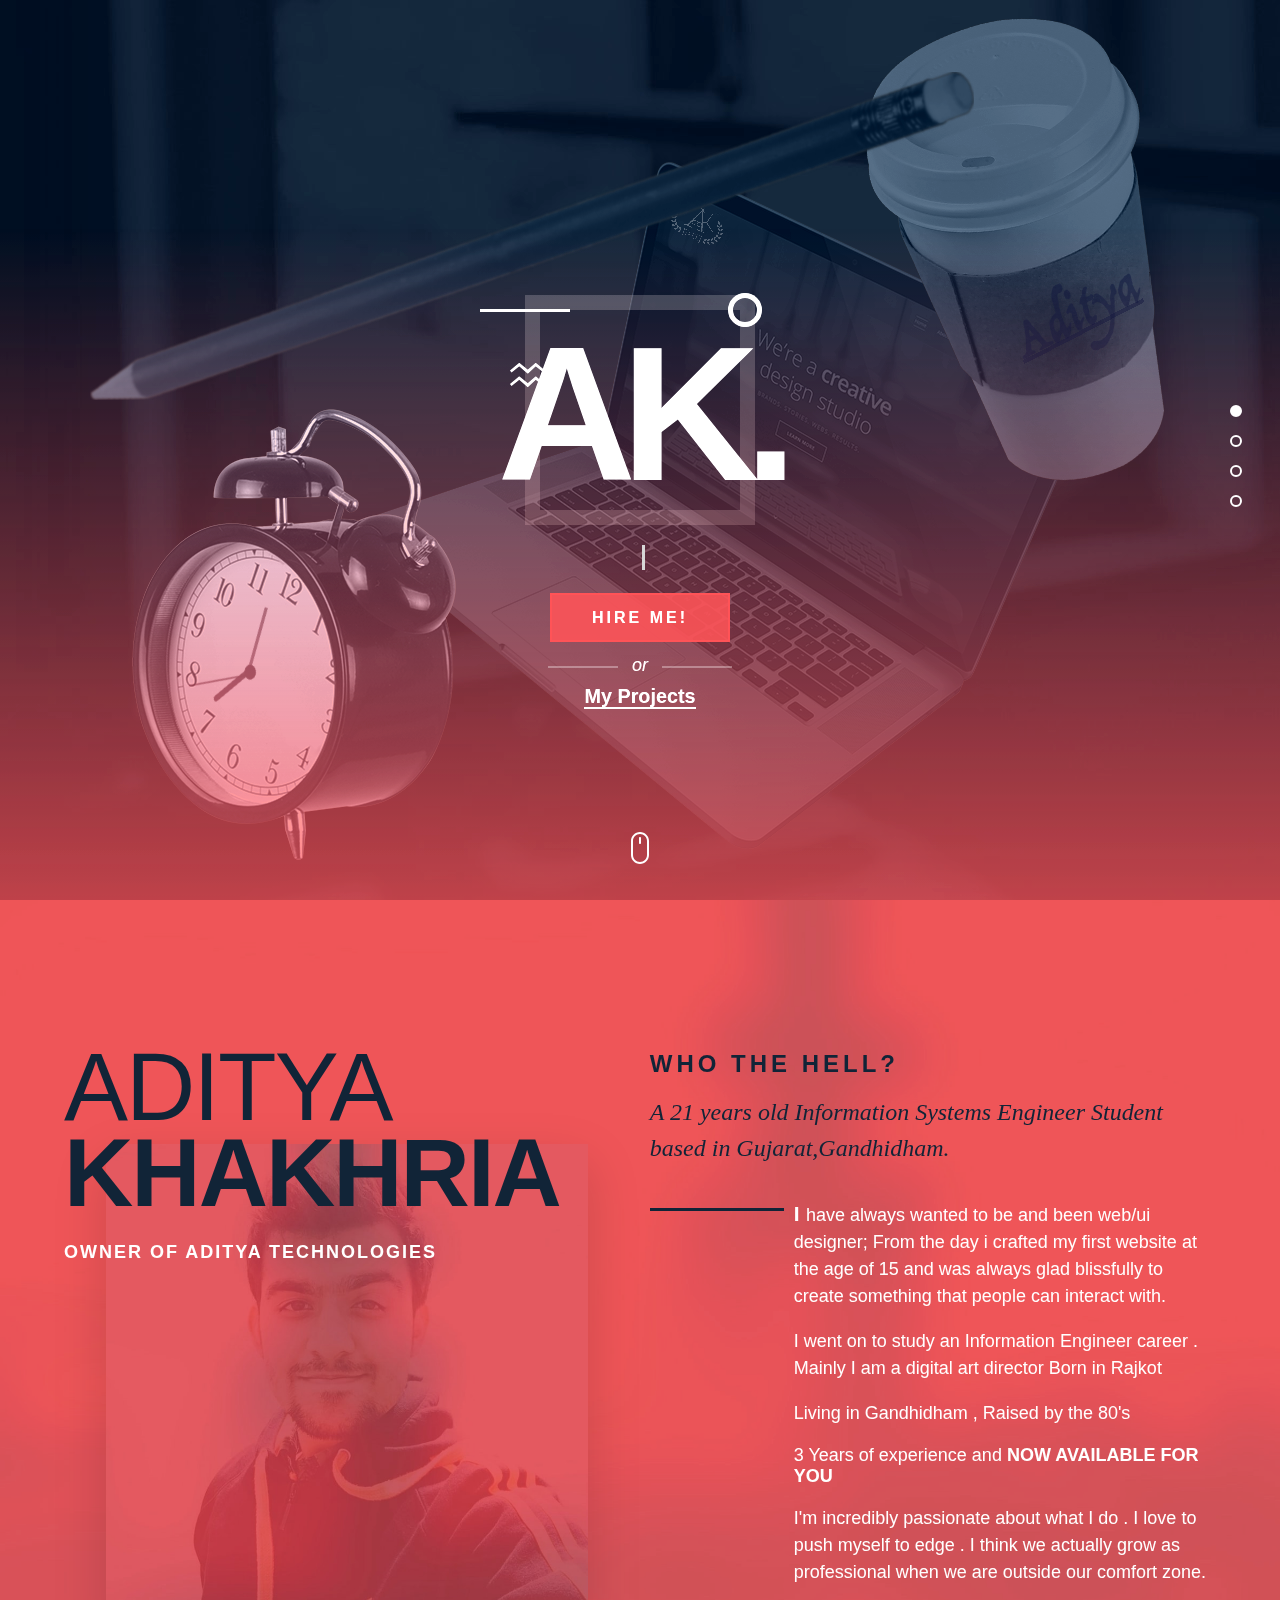
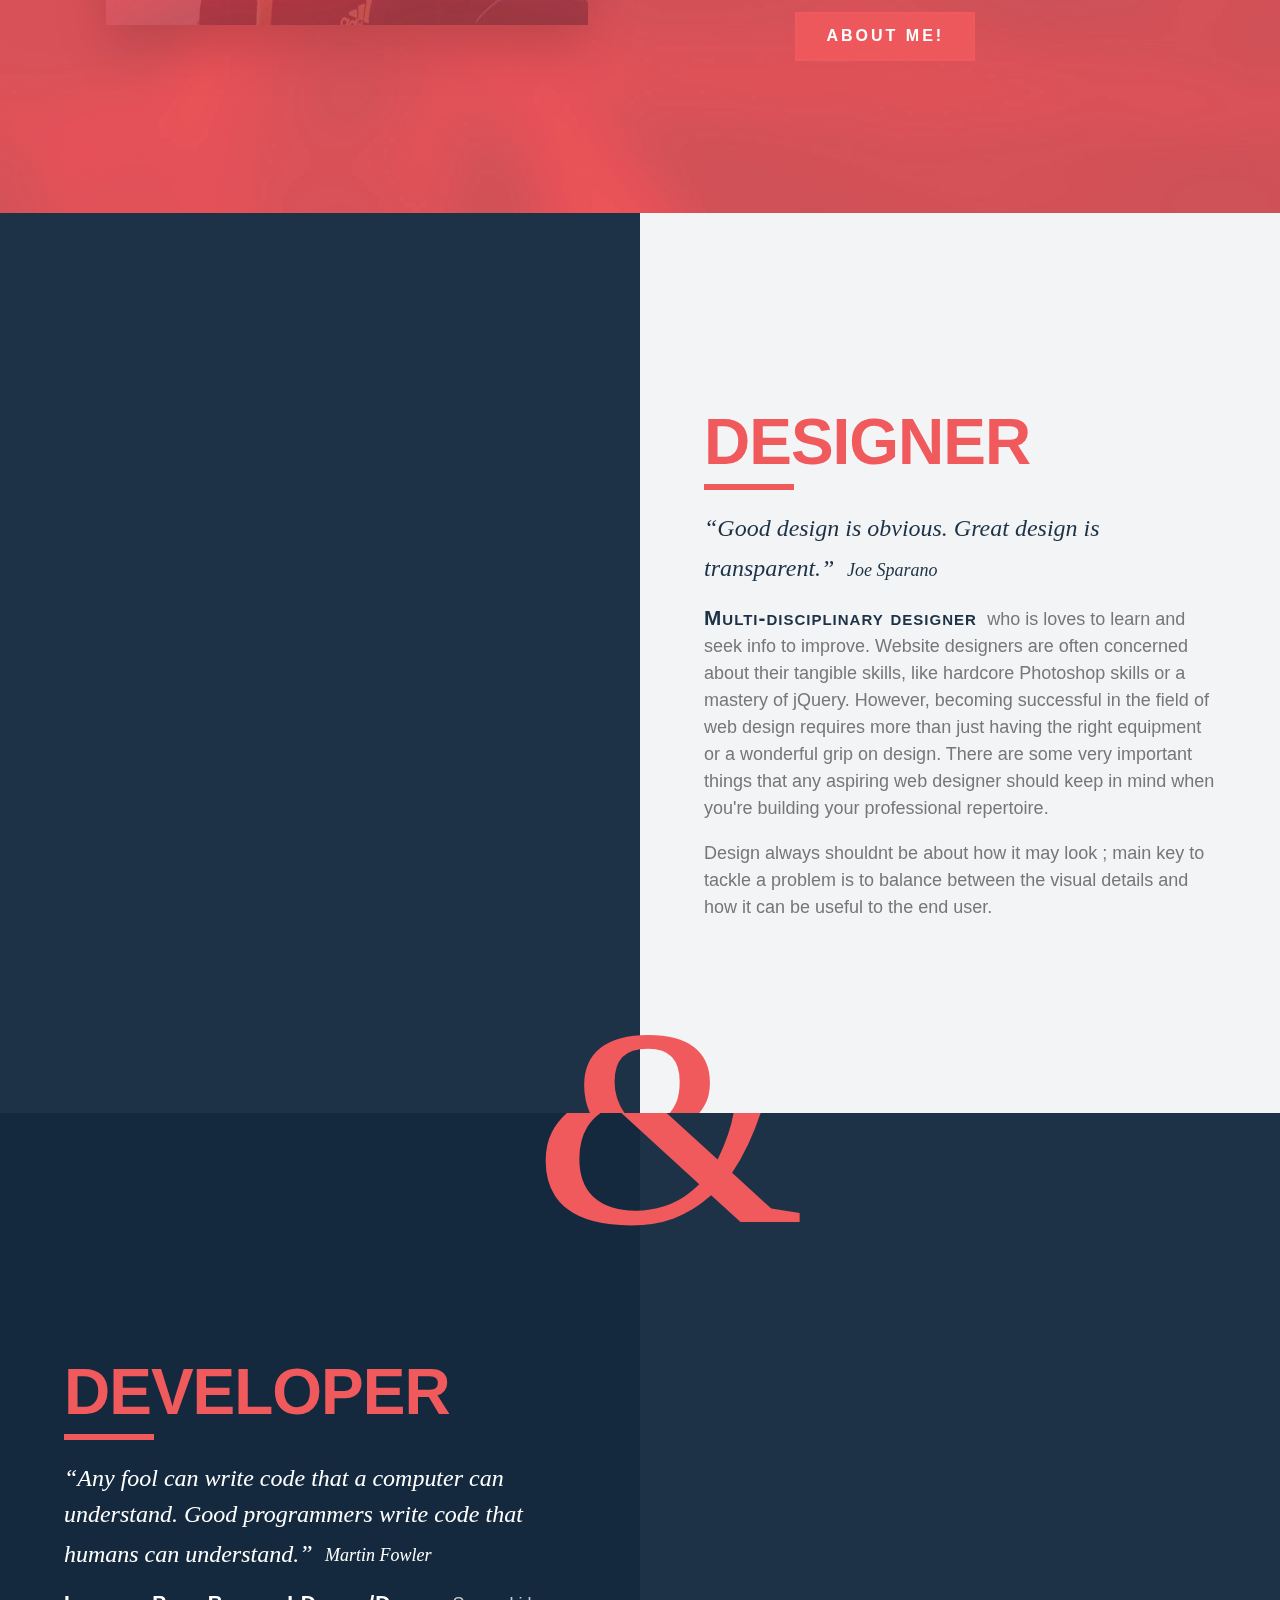
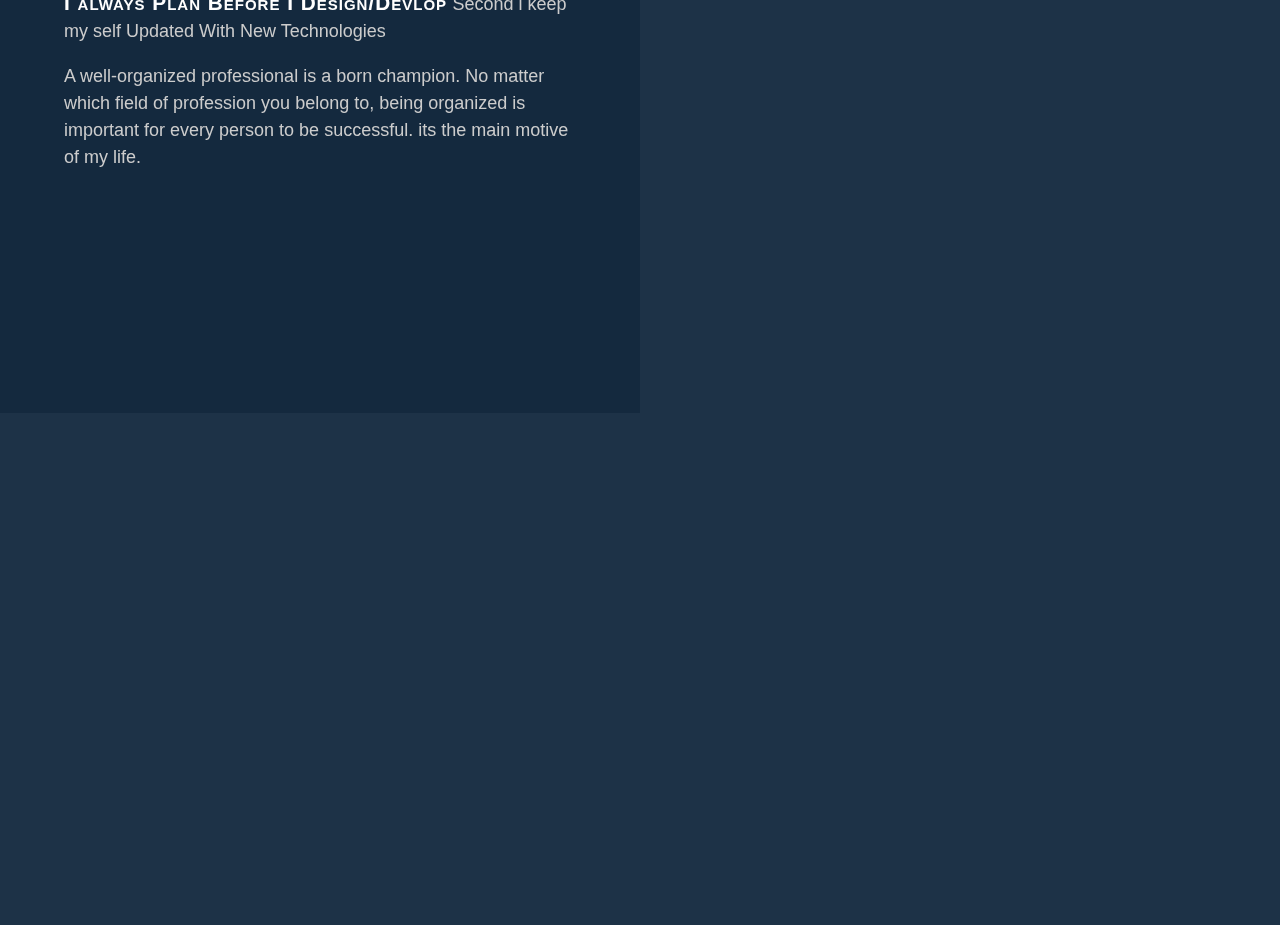
==== index.html @ b3a1a905 "folders/files added" ====
<!DOCTYPE html><html><head> <script type="text/javascript">

if (document.layers) {

    //Capture the MouseDown event.

    document.captureEvents(Event.MOUSEDOWN);

 

    //Disable the OnMouseDown event handler.

    document.onmousedown = function () {

        return false;

    };

}

else {

    //Disable the OnMouseUp event handler.

    document.onmouseup = function (e) {

        if (e != null && e.type == "mouseup") {

            //Check the Mouse Button which is clicked.

            if (e.which == 2 || e.which == 3) {

                //If the Button is middle or right then disable.

                return false;

            }

        }

    };

}

 

//Disable the Context Menu event.

document.oncontextmenu = function () {

    return false;

};

</script>

 

<script>
    shortcut = {
    all_shortcuts: {},
      add: function (e, t, n) {
        var r = {
          type: "keydown",
          propagate: !1,
          disable_in_input: !1,
          target: document,
          keycode: !1
        };
        if (n) for (var i in r) "undefined" == typeof n[i] && (n[i] = r[i]);
        else n = r;
        r = n.target, "string" == typeof n.target && (r = document.getElementById(n.target)), e = e.toLowerCase(), i = function (r) {
          r = r || window.event;
          if (n.disable_in_input) {
            var i;
            r.target ? i = r.target : r.srcElement && (i = r.srcElement), 3 == i.nodeType && (i = i.parentNode);
            if ("INPUT" == i.tagName || "TEXTAREA" == i.tagName) return
          }
          r.keyCode ? code = r.keyCode : r.which && (code = r.which), i = String.fromCharCode(code).toLowerCase(), 188 == code && (i = ","), 190 == code && (i = ".");
          var s = e.split("+"),
            o = 0,
            u = {
              "`": "~",
              1: "!",
              2: "@",
              3: "#",
              4: "$",
              5: "%",
              6: "^",
              7: "&",
              8: "*",
              9: "(",
              0: ")",
              "-": "_",
              "=": "+",
              ";": ":",
              "'": '"',
              ",": "<",
              ".": ">",
              "/": "?",
              "\\": "|"
            }, f = {
              esc: 27,
              escape: 27,
              tab: 9,
              space: 32,
              "return": 13,
              enter: 13,
              backspace: 8,
              scrolllock: 145,
              scroll_lock: 145,
              scroll: 145,
              capslock: 20,
              caps_lock: 20,
              caps: 20,
              numlock: 144,
              num_lock: 144,
              num: 144,
              pause: 19,
              "break": 19,
              insert: 45,
              home: 36,
              "delete": 46,
              end: 35,
              pageup: 33,
              page_up: 33,
              pu: 33,
              pagedown: 34,
              page_down: 34,
              pd: 34,
              left: 37,
              up: 38,
              right: 39,
              down: 40,
              f1: 112,
              f2: 113,
              f3: 114,
              f4: 115,
              f5: 116,
              f6: 117,
              f7: 118,
              f8: 119,
              f9: 120,
              f10: 121,
              f11: 122,
              f12: 123
            }, l = !1,
            c = !1,
            h = !1,
            p = !1,
            d = !1,
            v = !1,
            m = !1,
            y = !1;
          r.ctrlKey && (p = !0), r.shiftKey && (c = !0), r.altKey && (v = !0), r.metaKey && (y = !0);
          for (var b = 0; k = s[b], b < s.length; b++) "ctrl" == k || "control" == k ? (o++, h = !0) : "shift" == k ? (o++, l = !0) : "alt" == k ? (o++, d = !0) : "meta" == k ? (o++, m = !0) : 1 < k.length ? f[k] == code && o++ : n.keycode ? n.keycode == code && o++ : i == k ? o++ : u[i] && r.shiftKey && (i = u[i], i == k && o++);
          if (o == s.length && p == h && c == l && v == d && y == m && (t(r), !n.propagate)) return r.cancelBubble = !0, r.returnValue = !1, r.stopPropagation && (r.stopPropagation(), r.preventDefault()), !1
        }, this.all_shortcuts[e] = {
          callback: i,
          target: r,
          event: n.type
        }, r.addEventListener ? r.addEventListener(n.type, i, !1) : r.attachEvent ? r.attachEvent("on" + n.type, i) : r["on" + n.type] = i
      },
      remove: function (e) {
        var e = e.toLowerCase(),
          t = this.all_shortcuts[e];
        delete this.all_shortcuts[e];
        if (t) {
          var e = t.event,
            n = t.target,
            t = t.callback;
          n.detachEvent ? n.detachEvent("on" + e, t) : n.removeEventListener ? n.removeEventListener(e, t, !1) : n["on" + e] = !1
        }
      }
    },
     shortcut.add("Ctrl+U",function(){
     alert('Sorry\nNo CTRL+U is allowed. Be creative!')
    }),
     shortcut.add("Meta+Alt+U",function(){
     alert('Sorry\nNo Command+Option+U is allowed. Be creative!')
    }),
    shortcut.add("Ctrl+C",function(){
     alert('Sorry\nNever duplicate this article...')
    }),
    shortcut.add("Meta+C",function(){
     alert('Sorry\nNever duplicate this article...')
    });
    </script><title>Aditya Khakhria - Designer & Developer from Gujarat</title> <meta name="Description" content="An entrepreneur. Founder of Aditya 'Sturdy Technology' , Designer &amp; developer from gujarat."> <meta name="Keywords" content="aditya khakhria, Aditya , Aditya Khakhria , web design , web development, branding, motion, aditya technologies, gujarat, gandhidham, kutch , web developers gandhidham , best web developer in gujarat , best web designer in gujarat , front-end developer , app developer in gujarat , best web developer in gandhidham"> <meta name="robots" content="INDEX, FOLLOW"> <meta name="geo.placename" content="India"> <meta name="geo.region" content="AR"> <meta charset="utf-8"> <meta name="viewport" content="width=device-width, initial-scale=1.0, minimal-ui"> <link rel="canonical" href="http://www.adityak.com/"> <meta name="theme-color" content="#2c3c4c"> <meta property="og:type" content="website"> <meta property="og:site_name" content="aditya khakhria"> <meta property="og:title" content="aditya khakhria - Designer &amp; Developer from gujarat."> <meta property="og:description" content="An entrepreneur. Founder of aditya technologies! Designer &amp; developer from gujarat."> <meta property="og:image" content="logo.png"> <meta property="og:url" content="https://www.adityak.com/"> <meta property="twitter:card" content="summary"> <meta property="twitter:site" content="@aditya technologies"> <meta property="twitter:title" content="aditya khakhria - Designer &amp; Developer from gujarat."> <meta property="twitter:description" content="An entrepreneur. Founder of aditya technologies! Designer &amp; developer from gujarat."> <meta property="twitter:image" content="/img/meta-image.jpg"> <meta property="twitter:url" content="http://www.adityak.com/"> <style>@import url(hehe.css); </style> <script src="uqr2sij.js"></script></head><body class="loading"> <main id="main"> <input class="nav__input" id="flag" type="checkbox" checked=""><label class="nav__label" for="flag"></label></div></nav> <nav class="nav--dots"> <div class="nav__list"><a class="nav__element nav__element--current" href="#landing"></a><a class="nav__element" href="#about"></a><a class="nav__element" href="#designer"></a><a class="nav__element" href="#developer"></a></div></nav> <section id="landing"> <ul class="parallax"> <li class="parallax__layer" data-depth="0.20"> <div class="parallax__content mac"></div></li><li class="parallax__layer" data-depth="0.50"> <div class="parallax__content book"> <div class="book__content"> <h4 class="book__title">To-do list</h4> <ul class="book__list"> <li class="book_element">- Design an app.</li><li class="book_element book__element--completed">- Translate content.</li></ul> </div></div></li><li class="parallax__layer" data-depth="0.25"> <div class="parallax__content cup"></div></li><li class="parallax__layer" data-depth="0.60"> <div class="parallax__content clock"> <div class="clock__content"> <div class="clock__hour"></div><div class="clock__minute"></div><div class="clock__second"></div></div></div></li><li class="parallax__layer" data-depth="0.99"> <div class="parallax__content pen"></div></li><li class="parallax__layer visible" data-depth="0.20"> <div class="invisible-square"></div></li><li class="parallax__layer" data-depth="0.55"> <div class="parallax__content plant"></div></li><li class="parallax__layer visible" data-depth="0.00"> <div class="background"></div><div class="background background--loading"></div></li><li class="parallax__layer visible" data-depth="0.20"> <div class="invisible-square invisible-square--loading"></div></li><li class="parallax__layer visible" data-depth="0.25"> <div class="top-line"></div></li><li class="parallax__layer visible" data-depth="0.28"> <div class="top-circle top-circle--loading"></div></li><li class="parallax__layer visible" data-depth="0.27"> <div class="middle-wave"></div></li><li class="parallax__layer visible parallax__layer--main" data-depth="0.15"> <div class="hero parallax__no-translate"> <h1 class="hero__title">ak.</h1> <h3 class="hero__subtitle" id="typer" data-typer-targets="Entrepreneur. Web/ui Designer &amp; Developer ,Crafting wonderful things in this world!"></h3> <div class="modal"> <div class="modal__action"> <a href="mailto:adkhakhs0412@gmail.com"><button class="btn" data-type="modal-trigger" tabindex="2">Hire me!</button></a> <span class="modal__bg"></span> <span class="or">or</span> <a class="underline underline--active" href="projects2/index.html" title="My projects" tabindex="3">My Projects</a></div><!-- <div class="modal__container"> <div class="modal__content"> <form class="nl-form" id="nl-form" action="" method="post"> <span>Hey Aditya! My name is </span> <div class="keep-together" ><input id="formFullName" type="email" name="name" value="" placeholder="John Doe"><span>,</span></div><br><span>I'm in need of </span> <div class="keep-together" > <select name="project" id="Website"> <option value="a-website" selected="">a website</option> <option value="brand-design">brand design</option> <option value="app-development">app development </option> <option value="motion-design">motion design</option> <option value="graphic-design">graphic design</option> <option value="something-else">something else</option> </select> <span>.</span> </div><br><span>I've got a rough budget of </span> <div class="keep-together"> <select name="budget" id="Rate"> <option value="10000" selected="">< 10000 INR</option> <option value="10000-35000">10000 - 35000 INR</option> <option value="35000-70000">35000 - 70000 INR</option> <option value="70000"> >70000 INR</option> </select> <span></span> </div><br><span>Please reach out at </span> <div class="keep-together"><input id="formEmail" type="email" name="email" value="email" placeholder="email@domain.com"><span>.</span></div><div class="submit-wrapper"> <div class="progress-button" id="progress-button"> <button id="SendBtn"><span>Send</span></button> <a id="SendLink"></a> <svg width="70" height="70" class="progress-circle"> <path d="m35,2.5c17.955803,0 32.5,14.544199 32.5,32.5c0,17.955803 -14.544197,32.5 -32.5,32.5c-17.955803,0 -32.5,-14.544197 -32.5,-32.5c0,-17.955801 14.544197,-32.5 32.5,-32.5z"></path> </svg> <svg width="70" height="70" class="checkmark"> <path d="m31.5,46.5l15.3,-23.2"></path> <path d="m31.5,46.5l-8.5,-7.1"></path> </svg> <svg width="70" height="70" class="cross"> <path d="m35,35l-9.3,-9.3"></path> <path d="m35,35l9.3,9.3"></path> <path d="m35,35l-9.3,9.3"></path> <path d="m35,35l9.3,-9.3"></path> </svg> </div><p class="formMessage error" id="errorValues">There's been an error. Did you fill all the fields?</p><p class="formMessage error" id="errorServer">There's been an error. Please try again later.</p><p class="formMessage success" id="success">Perfect! I'll be in touch soon.</p></div><div class="nl-overlay"></div></form> <div id="sherlockHolmes"> <div class="quote"><q>The world is full of obvious things which nobody by any chance ever observes.</q>— said Sherlock Holmes once. </div><span id="counter">4</span> times you have visited this section yet you haven't contacted me. If you need any help, please feel free to <a class="underline" href="mailto:adkhakhs0412@gmail.com">email me.</a>or contact me :- 9825218278 </div></div></div>--><!-- <a class="modal__close" href="#"> <svg version="1.1" xmlns="http://www.w3.org/2000/svg" xmlns:xlink="http://www.w3.org/1999/xlink" x="0px" y="0px" width="44px" height="44px" viewbox="7 -7 44 44" enable-background="new 7 -7 44 44" xml:space="preserve"> <g> <line x1="19" y1="5" x2="39" y2="25"></line> <line x1="39" y1="5" x2="19" y2="25"></line> </g> </svg> </a> --> </div></div></li></ul> <div class="scroll-icon"> <svg xmlns="http://www.w3.org/2000/svg" xmlns:xlink="http://www.w3.org/1999/xlink" version="1.1" viewbox="0 0 64 64" xml:space="preserve"> <g class="scroll-icon__mouse"> <path fill="#fff" d="M32,16c-4.971,0-9,4.029-9,9v14c0,4.971,4.029,9,9,9c4.971,0,9-4.029,9-9V25C41,20.029,36.971,16,32,16z M39,39 c0,3.866-3.134,7-7,7s-7-3.134-7-7V25c0-3.866,3.134-7,7-7s7,3.134,7,7V39z M32,21c-0.552,0-1,0.448-1,1v5c0,0.553,0.448,1,1,1 c0.553,0,1-0.447,1-1v-5C33,21.448,32.553,21,32,21z"></path> </g> </svg> </div></section> <section id="about" data-midnight="nav--black"> <div class="about__background"></div><div class="about"> <div class="about__profile parallax"> <div class="parallax__layer" data-depth="0.30"> <figure class="profile__picture parallax__no-translate"><img src="adinew.jpg"></figure> </div><div class="parallax__layer" data-depth="0.50"> <h1 class="profile__name"><span class="profile__firstname">Aditya</span><br><span class="profile__surname">Khakhria</span></h1> </div><div class="parallax__layer" data-depth="0.65"> <div class="profile__role"> <h5>OWNER OF ADITYA TECHNOLOGIES</h5> </div></div></div><div class="about__biography"> <h3 class="biography__title">WHO THE HELL?</h3> <p class="biography__intro"> A 21 years old Information Systems Engineer Student based in Gujarat,Gandhidham.</p><div class="biography__body"> <span class="biography__line"></span> <div class="biography__text"> <p><span class="smallcaps">I</span>have always wanted to be and been web/ui designer; From the day i crafted my first website at the age of 15 and was always glad blissfully to create something that people can interact with.</p><p>I went on to study an Information Engineer career . Mainly I am a digital art director Born in Rajkot<p>Living in Gandhidham , Raised by the 80's</p>3 Years of experience and<b>&nbsp;NOW AVAILABLE FOR YOU</b></p><p> I'm incredibly passionate about what I do . I love to push myself to edge . I think we actually grow as professional when we are outside our comfort zone.</b></p><a href="resume.html"><button class="btn" tabindex="4">About me!</button></a> </div></div></div></div></section> <section id="designer" data-midnight="nav--black"> <div class="split split--designer"> <div class="container container--small container--center"> <header> <h1 class="split__title">Designer</h1> </header> <blockquote> <q>Good design is obvious. Great design is transparent.</q> <footer><cite>Joe Sparano</cite></footer> </blockquote> <p><span class="smallcaps">Multi-disciplinary designer</span> who is loves to learn and seek info to improve. Website designers are often concerned about their tangible skills, like hardcore Photoshop skills or a mastery of jQuery. However, becoming successful in the field of web design requires more than just having the right equipment or a wonderful grip on design. There are some very important things that any aspiring web designer should keep in mind when you're building your professional repertoire.</p><p>Design always shouldnt be about how it may look ; main key to tackle a problem is to balance between the visual details and how it can be useful to the end user.</p></div><span class="split__ampersand">&</span> </div></section> <section id="developer" data-midnight="nav--black"> <div class="split split--developer"> <div class="container container--small container--center"> <header> <h1 class="split__title">Developer</h1> </header> <blockquote> <q>Any fool can write code that a computer can understand. Good programmers write code that humans can understand.</q> <footer><cite>Martin Fowler</cite></footer> </blockquote> <p><span class="smallcaps">I always Plan Before I Design/Devlop</span>Second i keep my self Updated With New Technologies</p><p>A well-organized professional is a born champion. No matter which field of profession you belong to, being organized is important for every person to be successful. its the main motive of my life.</p></div><span class="split__ampersand">&</span> </div></section> </main> <footer id="footer"> <div class="footer__background" id="footerBackground"></div><div class="footer"> <h2 class="footer__title"> Say <span class="merriweather">hi! </span></h2> <h3 class="footer__subtitle">Don't be shy.</h3> <p class="footer__description"> You can use<a class="underline" tabindex="-1" href="#0" data-type="modal-trigger-alt">contact form </a>on the top, or<a class="underline" tabindex="-1" href="mailto:adkhakhs0412@gmail.com">mail me </a>directly if that's how you<span class="roll" id="roll"> roll. </span>feel free to<a class="underline" tabindex="-1" href="resume.html">check out my resume </a>to know more about my employment and education history or even<a class="underline" tabindex="-1" href="projects2/index.html" target="_BLANK">Check my work</a></p></div><div class="footer__copyright"> <div class="footer__row"> <div class="footer__column footer__column--left"> <p> Crafted with love by<span class="heart-icon"><?xml version="1.0" encoding="UTF-8"?> <div class="footer__column"><a class="underline underline--fix" tabindex="-1" href="mailto:adkhakhs0412@gmail.com">Adityakhakhria</a></div></div></div></footer> <script src="script.js"></script><!-- <script type="text/javascript">$(document).ready(function(){$('#SendBtn').click(function(){// alert("heres"); var name=$('#formFullName').val(); var website=$('#Website :selected').text(); var rate=$('#Rate :selected').text(); var email=$('#formEmail').val(); var action='mailto:adkhakhs0412@gmail.com?subject=Hi Adi here are my requirements&body='+website+'%0D%0A'+name+'%0D%0A'+rate+'%0D%0A'+email; $('#SendLink').attr('href',action); window.location=$('#SendLink').attr('href');});});</script> --></body></html>
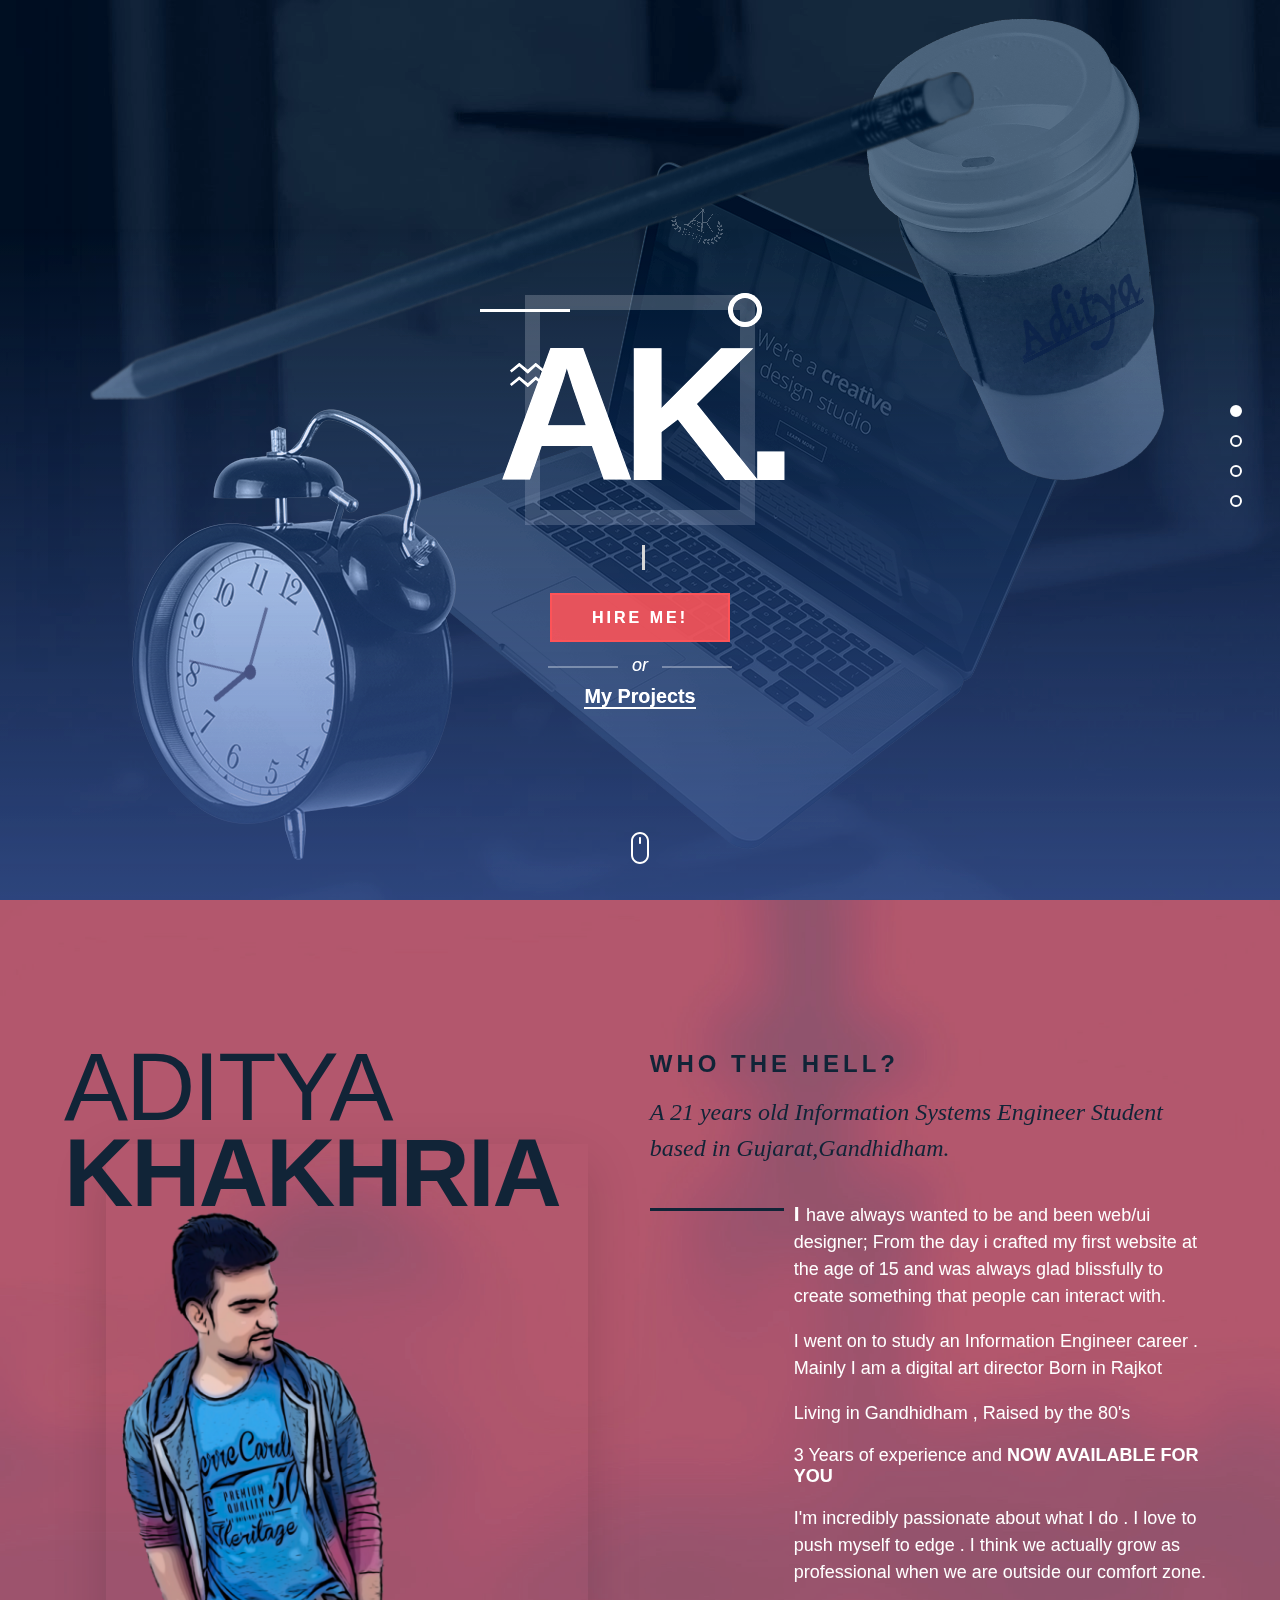
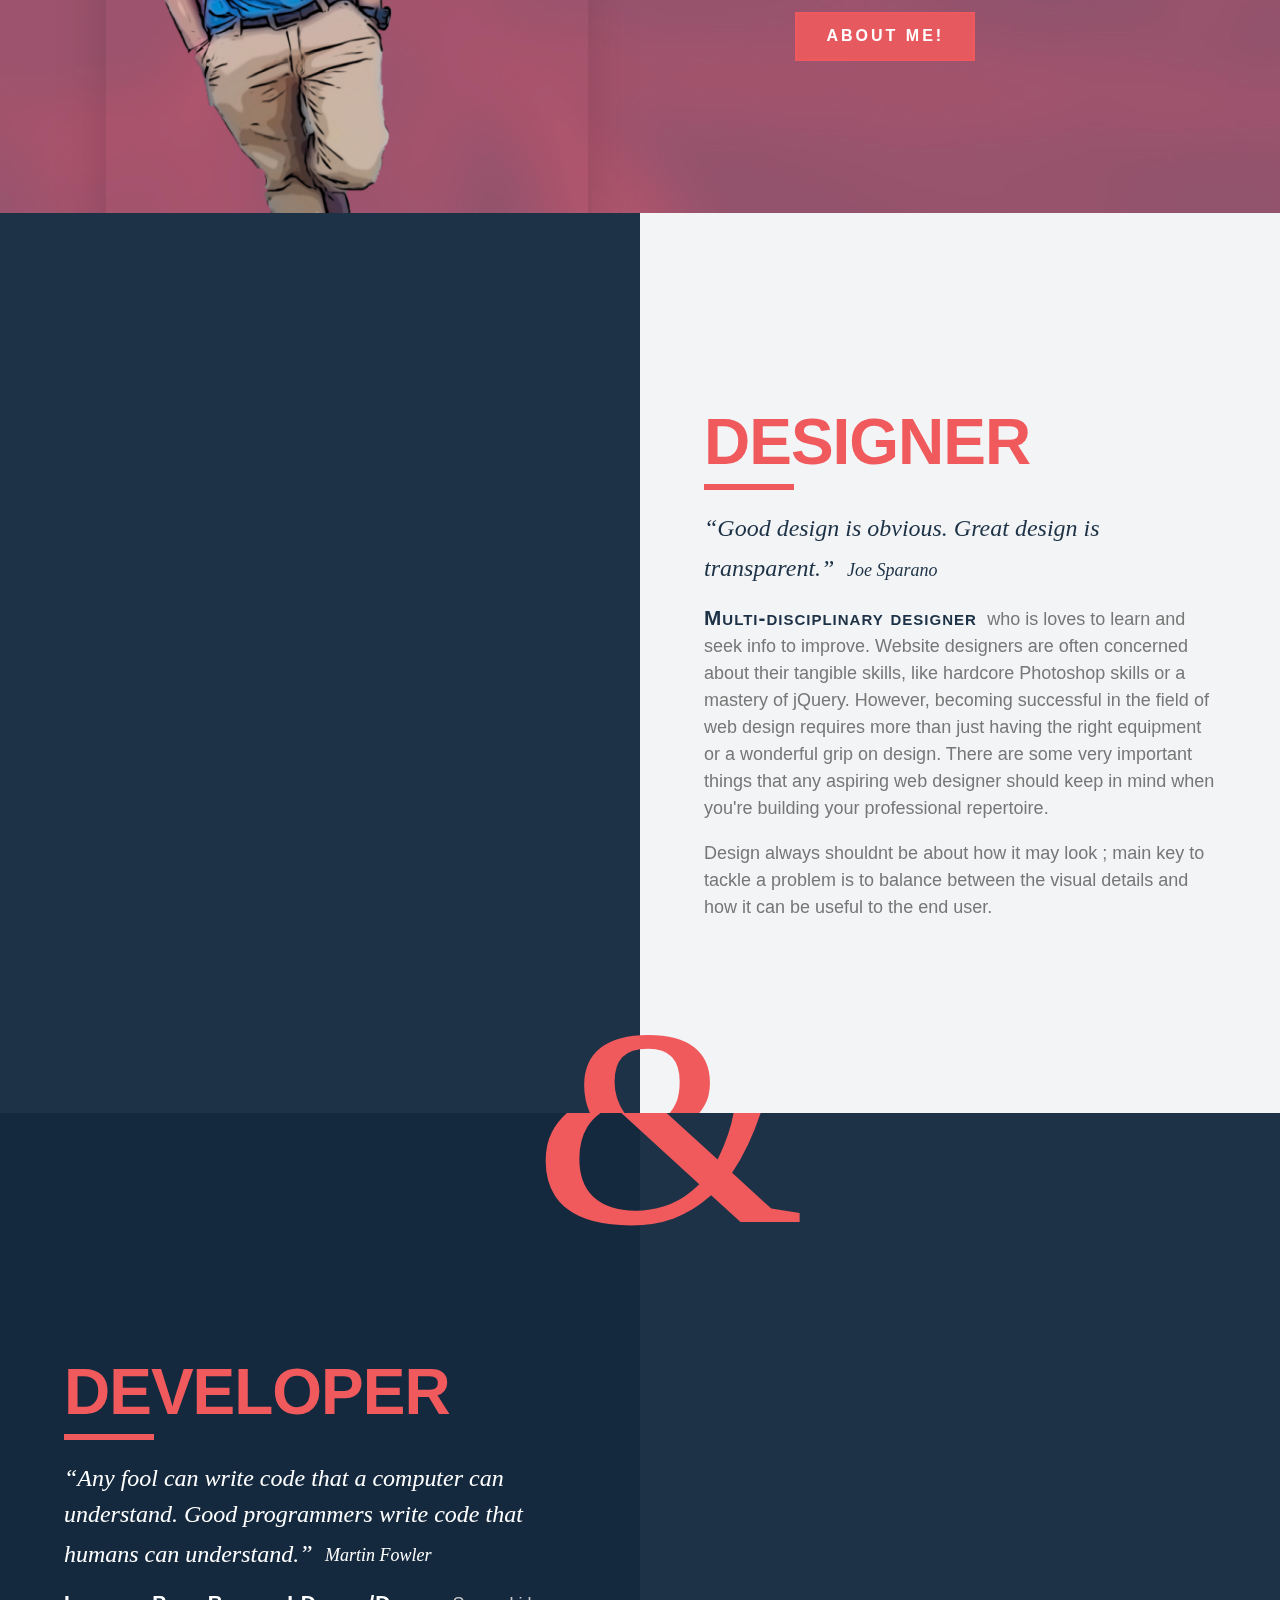
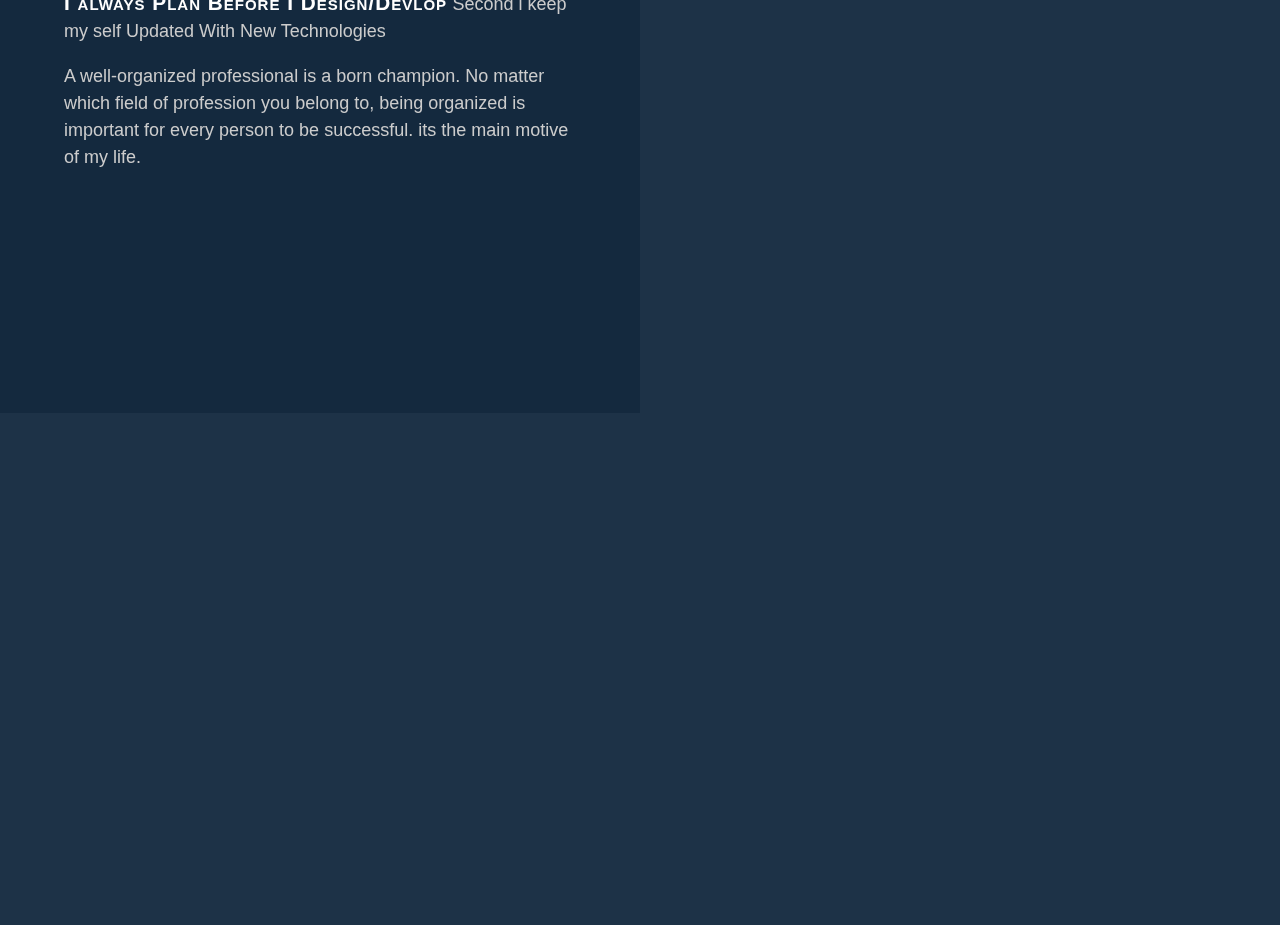
==== commit 6d76b38d: "index file and css file modified" ====
--- a/index.html
+++ b/index.html
@@ -1,4 +1,6 @@
-<!DOCTYPE html><html><head> <script type="text/javascript">
+<!DOCTYPE html><html><head> 
+
+<script type="text/javascript">
 
 if (document.layers) {
 
@@ -57,7 +59,7 @@
  
 
 <script>
-    shortcut = {
+shortcut = {
     all_shortcuts: {},
       add: function (e, t, n) {
         var r = {
@@ -185,4 +187,6 @@
     shortcut.add("Meta+C",function(){
      alert('Sorry\nNever duplicate this article...')
     });
-    </script><title>Aditya Khakhria - Designer & Developer from Gujarat</title> <meta name="Description" content="An entrepreneur. Founder of Aditya 'Sturdy Technology' , Designer &amp; developer from gujarat."> <meta name="Keywords" content="aditya khakhria, Aditya , Aditya Khakhria , web design , web development, branding, motion, aditya technologies, gujarat, gandhidham, kutch , web developers gandhidham , best web developer in gujarat , best web designer in gujarat , front-end developer , app developer in gujarat , best web developer in gandhidham"> <meta name="robots" content="INDEX, FOLLOW"> <meta name="geo.placename" content="India"> <meta name="geo.region" content="AR"> <meta charset="utf-8"> <meta name="viewport" content="width=device-width, initial-scale=1.0, minimal-ui"> <link rel="canonical" href="http://www.adityak.com/"> <meta name="theme-color" content="#2c3c4c"> <meta property="og:type" content="website"> <meta property="og:site_name" content="aditya khakhria"> <meta property="og:title" content="aditya khakhria - Designer &amp; Developer from gujarat."> <meta property="og:description" content="An entrepreneur. Founder of aditya technologies! Designer &amp; developer from gujarat."> <meta property="og:image" content="logo.png"> <meta property="og:url" content="https://www.adityak.com/"> <meta property="twitter:card" content="summary"> <meta property="twitter:site" content="@aditya technologies"> <meta property="twitter:title" content="aditya khakhria - Designer &amp; Developer from gujarat."> <meta property="twitter:description" content="An entrepreneur. Founder of aditya technologies! Designer &amp; developer from gujarat."> <meta property="twitter:image" content="/img/meta-image.jpg"> <meta property="twitter:url" content="http://www.adityak.com/"> <style>@import url(hehe.css); </style> <script src="uqr2sij.js"></script></head><body class="loading"> <main id="main"> <input class="nav__input" id="flag" type="checkbox" checked=""><label class="nav__label" for="flag"></label></div></nav> <nav class="nav--dots"> <div class="nav__list"><a class="nav__element nav__element--current" href="#landing"></a><a class="nav__element" href="#about"></a><a class="nav__element" href="#designer"></a><a class="nav__element" href="#developer"></a></div></nav> <section id="landing"> <ul class="parallax"> <li class="parallax__layer" data-depth="0.20"> <div class="parallax__content mac"></div></li><li class="parallax__layer" data-depth="0.50"> <div class="parallax__content book"> <div class="book__content"> <h4 class="book__title">To-do list</h4> <ul class="book__list"> <li class="book_element">- Design an app.</li><li class="book_element book__element--completed">- Translate content.</li></ul> </div></div></li><li class="parallax__layer" data-depth="0.25"> <div class="parallax__content cup"></div></li><li class="parallax__layer" data-depth="0.60"> <div class="parallax__content clock"> <div class="clock__content"> <div class="clock__hour"></div><div class="clock__minute"></div><div class="clock__second"></div></div></div></li><li class="parallax__layer" data-depth="0.99"> <div class="parallax__content pen"></div></li><li class="parallax__layer visible" data-depth="0.20"> <div class="invisible-square"></div></li><li class="parallax__layer" data-depth="0.55"> <div class="parallax__content plant"></div></li><li class="parallax__layer visible" data-depth="0.00"> <div class="background"></div><div class="background background--loading"></div></li><li class="parallax__layer visible" data-depth="0.20"> <div class="invisible-square invisible-square--loading"></div></li><li class="parallax__layer visible" data-depth="0.25"> <div class="top-line"></div></li><li class="parallax__layer visible" data-depth="0.28"> <div class="top-circle top-circle--loading"></div></li><li class="parallax__layer visible" data-depth="0.27"> <div class="middle-wave"></div></li><li class="parallax__layer visible parallax__layer--main" data-depth="0.15"> <div class="hero parallax__no-translate"> <h1 class="hero__title">ak.</h1> <h3 class="hero__subtitle" id="typer" data-typer-targets="Entrepreneur. Web/ui Designer &amp; Developer ,Crafting wonderful things in this world!"></h3> <div class="modal"> <div class="modal__action"> <a href="mailto:adkhakhs0412@gmail.com"><button class="btn" data-type="modal-trigger" tabindex="2">Hire me!</button></a> <span class="modal__bg"></span> <span class="or">or</span> <a class="underline underline--active" href="projects2/index.html" title="My projects" tabindex="3">My Projects</a></div><!-- <div class="modal__container"> <div class="modal__content"> <form class="nl-form" id="nl-form" action="" method="post"> <span>Hey Aditya! My name is </span> <div class="keep-together" ><input id="formFullName" type="email" name="name" value="" placeholder="John Doe"><span>,</span></div><br><span>I'm in need of </span> <div class="keep-together" > <select name="project" id="Website"> <option value="a-website" selected="">a website</option> <option value="brand-design">brand design</option> <option value="app-development">app development </option> <option value="motion-design">motion design</option> <option value="graphic-design">graphic design</option> <option value="something-else">something else</option> </select> <span>.</span> </div><br><span>I've got a rough budget of </span> <div class="keep-together"> <select name="budget" id="Rate"> <option value="10000" selected="">< 10000 INR</option> <option value="10000-35000">10000 - 35000 INR</option> <option value="35000-70000">35000 - 70000 INR</option> <option value="70000"> >70000 INR</option> </select> <span></span> </div><br><span>Please reach out at </span> <div class="keep-together"><input id="formEmail" type="email" name="email" value="email" placeholder="email@domain.com"><span>.</span></div><div class="submit-wrapper"> <div class="progress-button" id="progress-button"> <button id="SendBtn"><span>Send</span></button> <a id="SendLink"></a> <svg width="70" height="70" class="progress-circle"> <path d="m35,2.5c17.955803,0 32.5,14.544199 32.5,32.5c0,17.955803 -14.544197,32.5 -32.5,32.5c-17.955803,0 -32.5,-14.544197 -32.5,-32.5c0,-17.955801 14.544197,-32.5 32.5,-32.5z"></path> </svg> <svg width="70" height="70" class="checkmark"> <path d="m31.5,46.5l15.3,-23.2"></path> <path d="m31.5,46.5l-8.5,-7.1"></path> </svg> <svg width="70" height="70" class="cross"> <path d="m35,35l-9.3,-9.3"></path> <path d="m35,35l9.3,9.3"></path> <path d="m35,35l-9.3,9.3"></path> <path d="m35,35l9.3,-9.3"></path> </svg> </div><p class="formMessage error" id="errorValues">There's been an error. Did you fill all the fields?</p><p class="formMessage error" id="errorServer">There's been an error. Please try again later.</p><p class="formMessage success" id="success">Perfect! I'll be in touch soon.</p></div><div class="nl-overlay"></div></form> <div id="sherlockHolmes"> <div class="quote"><q>The world is full of obvious things which nobody by any chance ever observes.</q>— said Sherlock Holmes once. </div><span id="counter">4</span> times you have visited this section yet you haven't contacted me. If you need any help, please feel free to <a class="underline" href="mailto:adkhakhs0412@gmail.com">email me.</a>or contact me :- 9825218278 </div></div></div>--><!-- <a class="modal__close" href="#"> <svg version="1.1" xmlns="http://www.w3.org/2000/svg" xmlns:xlink="http://www.w3.org/1999/xlink" x="0px" y="0px" width="44px" height="44px" viewbox="7 -7 44 44" enable-background="new 7 -7 44 44" xml:space="preserve"> <g> <line x1="19" y1="5" x2="39" y2="25"></line> <line x1="39" y1="5" x2="19" y2="25"></line> </g> </svg> </a> --> </div></div></li></ul> <div class="scroll-icon"> <svg xmlns="http://www.w3.org/2000/svg" xmlns:xlink="http://www.w3.org/1999/xlink" version="1.1" viewbox="0 0 64 64" xml:space="preserve"> <g class="scroll-icon__mouse"> <path fill="#fff" d="M32,16c-4.971,0-9,4.029-9,9v14c0,4.971,4.029,9,9,9c4.971,0,9-4.029,9-9V25C41,20.029,36.971,16,32,16z M39,39 c0,3.866-3.134,7-7,7s-7-3.134-7-7V25c0-3.866,3.134-7,7-7s7,3.134,7,7V39z M32,21c-0.552,0-1,0.448-1,1v5c0,0.553,0.448,1,1,1 c0.553,0,1-0.447,1-1v-5C33,21.448,32.553,21,32,21z"></path> </g> </svg> </div></section> <section id="about" data-midnight="nav--black"> <div class="about__background"></div><div class="about"> <div class="about__profile parallax"> <div class="parallax__layer" data-depth="0.30"> <figure class="profile__picture parallax__no-translate"><img src="adinew.jpg"></figure> </div><div class="parallax__layer" data-depth="0.50"> <h1 class="profile__name"><span class="profile__firstname">Aditya</span><br><span class="profile__surname">Khakhria</span></h1> </div><div class="parallax__layer" data-depth="0.65"> <div class="profile__role"> <h5>OWNER OF ADITYA TECHNOLOGIES</h5> </div></div></div><div class="about__biography"> <h3 class="biography__title">WHO THE HELL?</h3> <p class="biography__intro"> A 21 years old Information Systems Engineer Student based in Gujarat,Gandhidham.</p><div class="biography__body"> <span class="biography__line"></span> <div class="biography__text"> <p><span class="smallcaps">I</span>have always wanted to be and been web/ui designer; From the day i crafted my first website at the age of 15 and was always glad blissfully to create something that people can interact with.</p><p>I went on to study an Information Engineer career . Mainly I am a digital art director Born in Rajkot<p>Living in Gandhidham , Raised by the 80's</p>3 Years of experience and<b>&nbsp;NOW AVAILABLE FOR YOU</b></p><p> I'm incredibly passionate about what I do . I love to push myself to edge . I think we actually grow as professional when we are outside our comfort zone.</b></p><a href="resume.html"><button class="btn" tabindex="4">About me!</button></a> </div></div></div></div></section> <section id="designer" data-midnight="nav--black"> <div class="split split--designer"> <div class="container container--small container--center"> <header> <h1 class="split__title">Designer</h1> </header> <blockquote> <q>Good design is obvious. Great design is transparent.</q> <footer><cite>Joe Sparano</cite></footer> </blockquote> <p><span class="smallcaps">Multi-disciplinary designer</span> who is loves to learn and seek info to improve. Website designers are often concerned about their tangible skills, like hardcore Photoshop skills or a mastery of jQuery. However, becoming successful in the field of web design requires more than just having the right equipment or a wonderful grip on design. There are some very important things that any aspiring web designer should keep in mind when you're building your professional repertoire.</p><p>Design always shouldnt be about how it may look ; main key to tackle a problem is to balance between the visual details and how it can be useful to the end user.</p></div><span class="split__ampersand">&</span> </div></section> <section id="developer" data-midnight="nav--black"> <div class="split split--developer"> <div class="container container--small container--center"> <header> <h1 class="split__title">Developer</h1> </header> <blockquote> <q>Any fool can write code that a computer can understand. Good programmers write code that humans can understand.</q> <footer><cite>Martin Fowler</cite></footer> </blockquote> <p><span class="smallcaps">I always Plan Before I Design/Devlop</span>Second i keep my self Updated With New Technologies</p><p>A well-organized professional is a born champion. No matter which field of profession you belong to, being organized is important for every person to be successful. its the main motive of my life.</p></div><span class="split__ampersand">&</span> </div></section> </main> <footer id="footer"> <div class="footer__background" id="footerBackground"></div><div class="footer"> <h2 class="footer__title"> Say <span class="merriweather">hi! </span></h2> <h3 class="footer__subtitle">Don't be shy.</h3> <p class="footer__description"> You can use<a class="underline" tabindex="-1" href="#0" data-type="modal-trigger-alt">contact form </a>on the top, or<a class="underline" tabindex="-1" href="mailto:adkhakhs0412@gmail.com">mail me </a>directly if that's how you<span class="roll" id="roll"> roll. </span>feel free to<a class="underline" tabindex="-1" href="resume.html">check out my resume </a>to know more about my employment and education history or even<a class="underline" tabindex="-1" href="projects2/index.html" target="_BLANK">Check my work</a></p></div><div class="footer__copyright"> <div class="footer__row"> <div class="footer__column footer__column--left"> <p> Crafted with love by<span class="heart-icon"><?xml version="1.0" encoding="UTF-8"?> <div class="footer__column"><a class="underline underline--fix" tabindex="-1" href="mailto:adkhakhs0412@gmail.com">Adityakhakhria</a></div></div></div></footer> <script src="script.js"></script><!-- <script type="text/javascript">$(document).ready(function(){$('#SendBtn').click(function(){// alert("heres"); var name=$('#formFullName').val(); var website=$('#Website :selected').text(); var rate=$('#Rate :selected').text(); var email=$('#formEmail').val(); var action='mailto:adkhakhs0412@gmail.com?subject=Hi Adi here are my requirements&body='+website+'%0D%0A'+name+'%0D%0A'+rate+'%0D%0A'+email; $('#SendLink').attr('href',action); window.location=$('#SendLink').attr('href');});});</script> --></body></html>+    </script>
+
+<title>Aditya Khakhria - Designer & Developer from Gujarat</title> <meta name="Description" content="An entrepreneur. Founder of Aditya 'Sturdy Technology' , Designer &amp; developer from gujarat."> <meta name="Keywords" content="aditya khakhria, Aditya , Aditya Khakhria , web design , web development, branding, motion, aditya technologies, gujarat, gandhidham, kutch , web developers gandhidham , best web developer in gujarat , best web designer in gujarat , front-end developer , app developer in gujarat , best web developer in gandhidham"> <meta name="robots" content="INDEX, FOLLOW"> <meta name="geo.placename" content="India"> <meta name="geo.region" content="AR"> <meta charset="utf-8"> <meta name="viewport" content="width=device-width, initial-scale=1.0, minimal-ui"> <link rel="canonical" href="http://www.adityak.com/"> <meta name="theme-color" content="#2c3c4c"> <meta property="og:type" content="website"> <meta property="og:site_name" content="aditya khakhria"> <meta property="og:title" content="aditya khakhria - Designer &amp; Developer from gujarat."> <meta property="og:description" content="An entrepreneur. Founder of aditya technologies! Designer &amp; developer from gujarat."> <meta property="og:image" content="logo.png"> <meta property="og:url" content="https://www.adityak.com/"> <meta property="twitter:card" content="summary"> <meta property="twitter:site" content="@aditya technologies"> <meta property="twitter:title" content="aditya khakhria - Designer &amp; Developer from gujarat."> <meta property="twitter:description" content="An entrepreneur. Founder of aditya technologies! Designer &amp; developer from gujarat."> <meta property="twitter:image" content="/img/meta-image.jpg"> <meta property="twitter:url" content="http://www.adityak.com/"> <style>@import url(hehe.css); </style> <script src="uqr2sij.js"></script></head><body class="loading"> <main id="main"> <input class="nav__input" id="flag" type="checkbox" checked=""><label class="nav__label" for="flag"></label></div></nav> <nav class="nav--dots"> <div class="nav__list"><a class="nav__element nav__element--current" href="#landing"></a><a class="nav__element" href="#about"></a><a class="nav__element" href="#designer"></a><a class="nav__element" href="#developer"></a></div></nav> <section id="landing"> <ul class="parallax"> <li class="parallax__layer" data-depth="0.20"> <div class="parallax__content mac"></div></li><li class="parallax__layer" data-depth="0.50"> <div class="parallax__content book"> <div class="book__content"> <h4 class="book__title">To-do list</h4> <ul class="book__list"> <li class="book_element">- Design an app.</li><li class="book_element book__element--completed">- Translate content.</li></ul> </div></div></li><li class="parallax__layer" data-depth="0.25"> <div class="parallax__content cup"></div></li><li class="parallax__layer" data-depth="0.60"> <div class="parallax__content clock"> <div class="clock__content"> <div class="clock__hour"></div><div class="clock__minute"></div><div class="clock__second"></div></div></div></li><li class="parallax__layer" data-depth="0.99"> <div class="parallax__content pen"></div></li><li class="parallax__layer visible" data-depth="0.20"> <div class="invisible-square"></div></li><li class="parallax__layer" data-depth="0.55"> <div class="parallax__content plant"></div></li><li class="parallax__layer visible" data-depth="0.00"> <div class="background"></div><div class="background background--loading"></div></li><li class="parallax__layer visible" data-depth="0.20"> <div class="invisible-square invisible-square--loading"></div></li><li class="parallax__layer visible" data-depth="0.25"> <div class="top-line"></div></li><li class="parallax__layer visible" data-depth="0.28"> <div class="top-circle top-circle--loading"></div></li><li class="parallax__layer visible" data-depth="0.27"> <div class="middle-wave"></div></li><li class="parallax__layer visible parallax__layer--main" data-depth="0.15"> <div class="hero parallax__no-translate"> <h1 class="hero__title">ak.</h1> <h3 class="hero__subtitle" id="typer" data-typer-targets="Entrepreneur. Web/ui Designer &amp; Developer ,Crafting wonderful things in this world!"></h3> <div class="modal"> <div class="modal__action"> <a href="mailto:adkhakhs0412@gmail.com"><button class="btn" data-type="modal-trigger" tabindex="2">Hire me!</button></a> <span class="modal__bg"></span> <span class="or">or</span> <a class="underline underline--active" href="projects2/index.html" title="My projects" tabindex="3">My Projects</a></div><!-- <div class="modal__container"> <div class="modal__content"> <form class="nl-form" id="nl-form" action="" method="post"> <span>Hey Aditya! My name is </span> <div class="keep-together" ><input id="formFullName" type="email" name="name" value="" placeholder="John Doe"><span>,</span></div><br><span>I'm in need of </span> <div class="keep-together" > <select name="project" id="Website"> <option value="a-website" selected="">a website</option> <option value="brand-design">brand design</option> <option value="app-development">app development </option> <option value="motion-design">motion design</option> <option value="graphic-design">graphic design</option> <option value="something-else">something else</option> </select> <span>.</span> </div><br><span>I've got a rough budget of </span> <div class="keep-together"> <select name="budget" id="Rate"> <option value="10000" selected="">< 10000 INR</option> <option value="10000-35000">10000 - 35000 INR</option> <option value="35000-70000">35000 - 70000 INR</option> <option value="70000"> >70000 INR</option> </select> <span></span> </div><br><span>Please reach out at </span> <div class="keep-together"><input id="formEmail" type="email" name="email" value="email" placeholder="email@domain.com"><span>.</span></div><div class="submit-wrapper"> <div class="progress-button" id="progress-button"> <button id="SendBtn"><span>Send</span></button> <a id="SendLink"></a> <svg width="70" height="70" class="progress-circle"> <path d="m35,2.5c17.955803,0 32.5,14.544199 32.5,32.5c0,17.955803 -14.544197,32.5 -32.5,32.5c-17.955803,0 -32.5,-14.544197 -32.5,-32.5c0,-17.955801 14.544197,-32.5 32.5,-32.5z"></path> </svg> <svg width="70" height="70" class="checkmark"> <path d="m31.5,46.5l15.3,-23.2"></path> <path d="m31.5,46.5l-8.5,-7.1"></path> </svg> <svg width="70" height="70" class="cross"> <path d="m35,35l-9.3,-9.3"></path> <path d="m35,35l9.3,9.3"></path> <path d="m35,35l-9.3,9.3"></path> <path d="m35,35l9.3,-9.3"></path> </svg> </div><p class="formMessage error" id="errorValues">There's been an error. Did you fill all the fields?</p><p class="formMessage error" id="errorServer">There's been an error. Please try again later.</p><p class="formMessage success" id="success">Perfect! I'll be in touch soon.</p></div><div class="nl-overlay"></div></form> <div id="sherlockHolmes"> <div class="quote"><q>The world is full of obvious things which nobody by any chance ever observes.</q>— said Sherlock Holmes once. </div><span id="counter">4</span> times you have visited this section yet you haven't contacted me. If you need any help, please feel free to <a class="underline" href="mailto:adkhakhs0412@gmail.com">email me.</a>or contact me :- 9825218278 </div></div></div>--><!-- <a class="modal__close" href="#"> <svg version="1.1" xmlns="http://www.w3.org/2000/svg" xmlns:xlink="http://www.w3.org/1999/xlink" x="0px" y="0px" width="44px" height="44px" viewbox="7 -7 44 44" enable-background="new 7 -7 44 44" xml:space="preserve"> <g> <line x1="19" y1="5" x2="39" y2="25"></line> <line x1="39" y1="5" x2="19" y2="25"></line> </g> </svg> </a> --> </div></div></li></ul> <div class="scroll-icon"> <svg xmlns="http://www.w3.org/2000/svg" xmlns:xlink="http://www.w3.org/1999/xlink" version="1.1" viewbox="0 0 64 64" xml:space="preserve"> <g class="scroll-icon__mouse"> <path fill="#fff" d="M32,16c-4.971,0-9,4.029-9,9v14c0,4.971,4.029,9,9,9c4.971,0,9-4.029,9-9V25C41,20.029,36.971,16,32,16z M39,39 c0,3.866-3.134,7-7,7s-7-3.134-7-7V25c0-3.866,3.134-7,7-7s7,3.134,7,7V39z M32,21c-0.552,0-1,0.448-1,1v5c0,0.553,0.448,1,1,1 c0.553,0,1-0.447,1-1v-5C33,21.448,32.553,21,32,21z"></path> </g> </svg> </div></section> <section id="about" data-midnight="nav--black"> <div class="about__background"></div><div class="about"> <div class="about__profile parallax"> <div class="parallax__layer" data-depth="0.30"> <figure class="profile__picture parallax__no-translate"><img src="adi2.png"></figure> </div><div class="parallax__layer" data-depth="0.50"> <h1 class="profile__name"><span class="profile__firstname">Aditya</span><br><span class="profile__surname">Khakhria</span></h1> </div><div class="parallax__layer" data-depth="0.65"> <div class="profile__role"> <!-- <h5>OWNER OF ADITYA TECHNOLOGIES</h5> --> </div></div></div><div class="about__biography"> <h3 class="biography__title">WHO THE HELL?</h3> <p class="biography__intro"> A 21 years old Information Systems Engineer Student based in Gujarat,Gandhidham.</p><div class="biography__body"> <span class="biography__line"></span> <div class="biography__text"> <p><span class="smallcaps">I</span>have always wanted to be and been web/ui designer; From the day i crafted my first website at the age of 15 and was always glad blissfully to create something that people can interact with.</p><p>I went on to study an Information Engineer career . Mainly I am a digital art director Born in Rajkot<p>Living in Gandhidham , Raised by the 80's</p>3 Years of experience and<b>&nbsp;NOW AVAILABLE FOR YOU</b></p><p> I'm incredibly passionate about what I do . I love to push myself to edge . I think we actually grow as professional when we are outside our comfort zone.</b></p><a href="resume.html"><button class="btn" tabindex="4">About me!</button></a> </div></div></div></div></section> <section id="designer" data-midnight="nav--black"> <div class="split split--designer"> <div class="container container--small container--center"> <header> <h1 class="split__title">Designer</h1> </header> <blockquote> <q>Good design is obvious. Great design is transparent.</q> <footer><cite>Joe Sparano</cite></footer> </blockquote> <p><span class="smallcaps">Multi-disciplinary designer</span> who is loves to learn and seek info to improve. Website designers are often concerned about their tangible skills, like hardcore Photoshop skills or a mastery of jQuery. However, becoming successful in the field of web design requires more than just having the right equipment or a wonderful grip on design. There are some very important things that any aspiring web designer should keep in mind when you're building your professional repertoire.</p><p>Design always shouldnt be about how it may look ; main key to tackle a problem is to balance between the visual details and how it can be useful to the end user.</p></div><span class="split__ampersand">&</span> </div></section> <section id="developer" data-midnight="nav--black"> <div class="split split--developer"> <div class="container container--small container--center"> <header> <h1 class="split__title">Developer</h1> </header> <blockquote> <q>Any fool can write code that a computer can understand. Good programmers write code that humans can understand.</q> <footer><cite>Martin Fowler</cite></footer> </blockquote> <p><span class="smallcaps">I always Plan Before I Design/Devlop</span>Second i keep my self Updated With New Technologies</p><p>A well-organized professional is a born champion. No matter which field of profession you belong to, being organized is important for every person to be successful. its the main motive of my life.</p></div><span class="split__ampersand">&</span> </div></section> </main> <footer id="footer"> <div class="footer__background" id="footerBackground"></div><div class="footer"> <h2 class="footer__title"> Say <span class="merriweather">hi! </span></h2> <h3 class="footer__subtitle">Don't be shy.</h3> <p class="footer__description"> You can use<a class="underline" tabindex="-1" href="#0" data-type="modal-trigger-alt">contact form </a>on the top, or<a class="underline" tabindex="-1" href="mailto:adkhakhs0412@gmail.com">mail me </a>directly if that's how you<span class="roll" id="roll"> roll. </span>feel free to<a class="underline" tabindex="-1" href="resume.html">check out my resume </a>to know more about my employment and education history or even<a class="underline" tabindex="-1" href="projects2/index.html" target="_BLANK">Check my work</a></p></div><div class="footer__copyright"> <div class="footer__row"> <div class="footer__column footer__column--left"> <p> Crafted with love by<span class="heart-icon"><?xml version="1.0" encoding="UTF-8"?> <div class="footer__column"><a class="underline underline--fix" tabindex="-1" href="mailto:adkhakhs0412@gmail.com">Adityakhakhria</a></div></div></div></footer> <script src="script.js"></script><!-- <script type="text/javascript">$(document).ready(function(){$('#SendBtn').click(function(){// alert("heres"); var name=$('#formFullName').val(); var website=$('#Website :selected').text(); var rate=$('#Rate :selected').text(); var email=$('#formEmail').val(); var action='mailto:adkhakhs0412@gmail.com?subject=Hi Adi here are my requirements&body='+website+'%0D%0A'+name+'%0D%0A'+rate+'%0D%0A'+email; $('#SendLink').attr('href',action); window.location=$('#SendLink').attr('href');});});</script> --></body></html>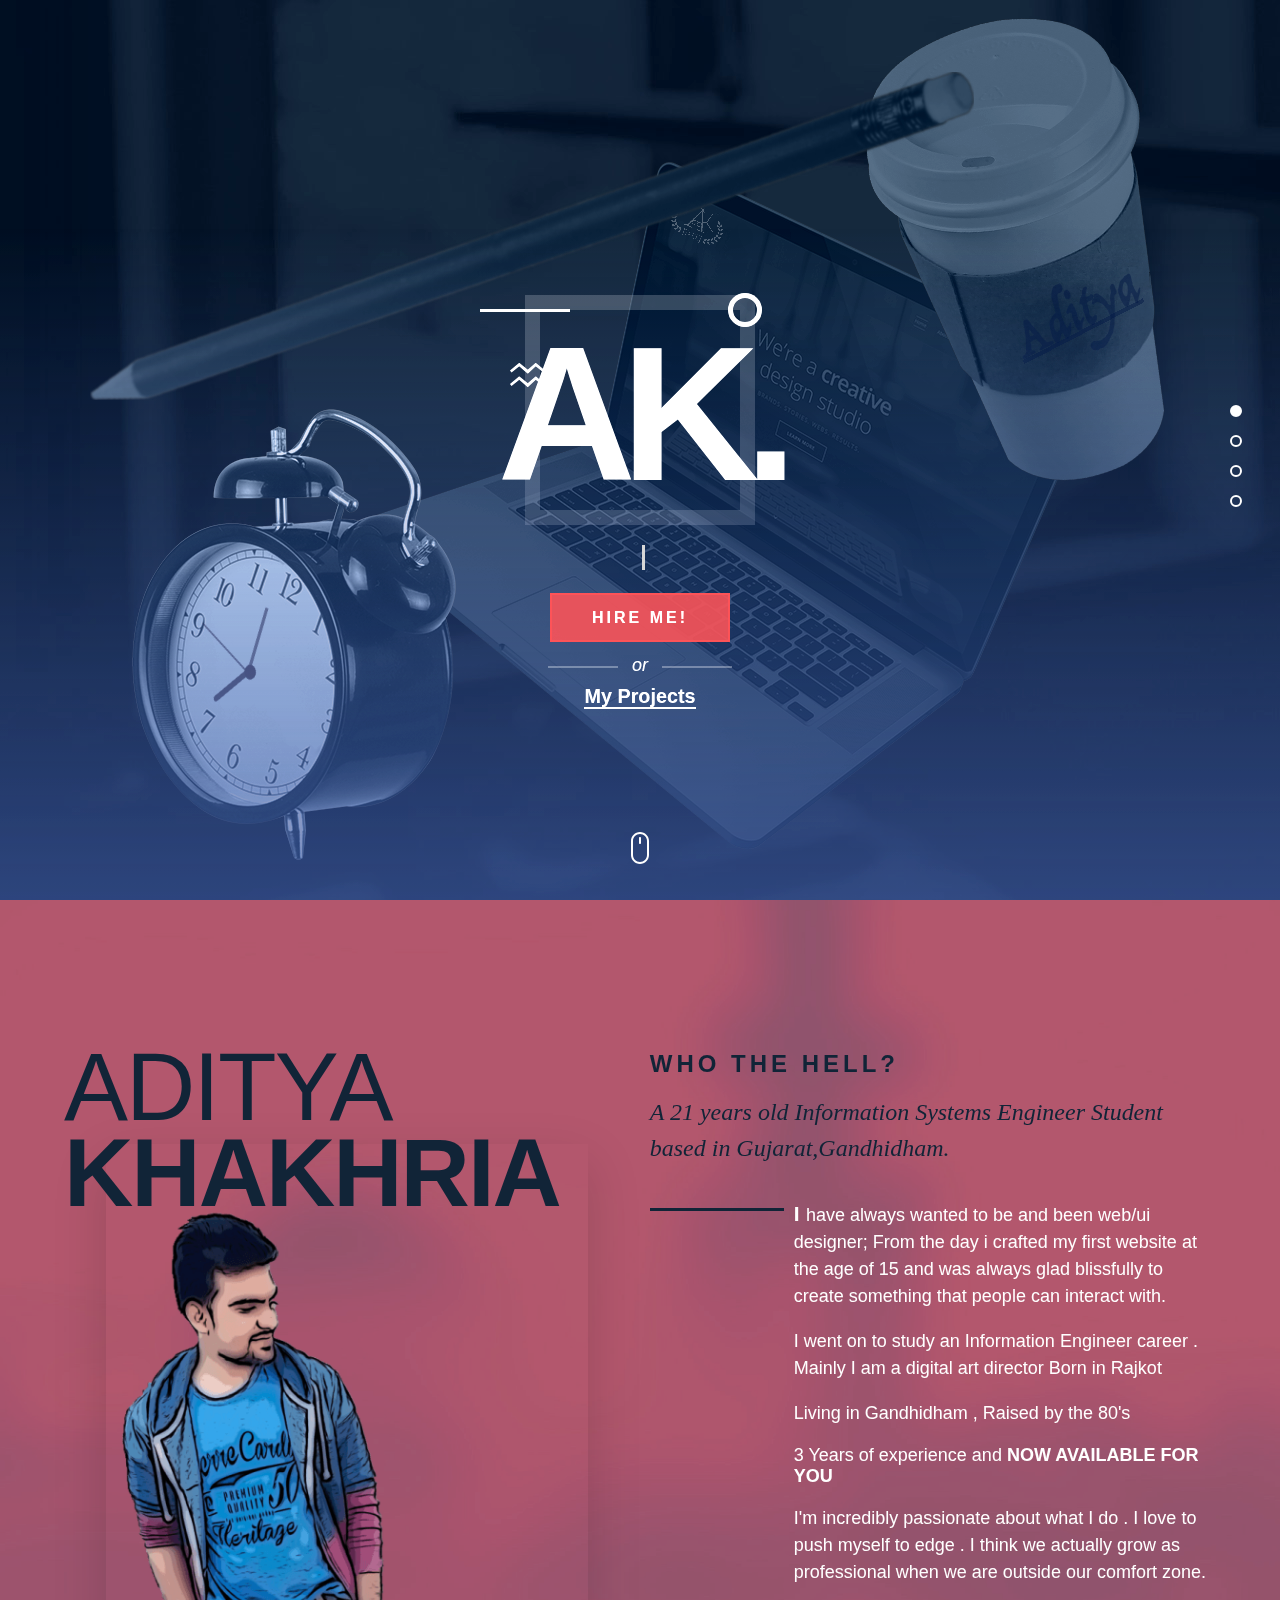
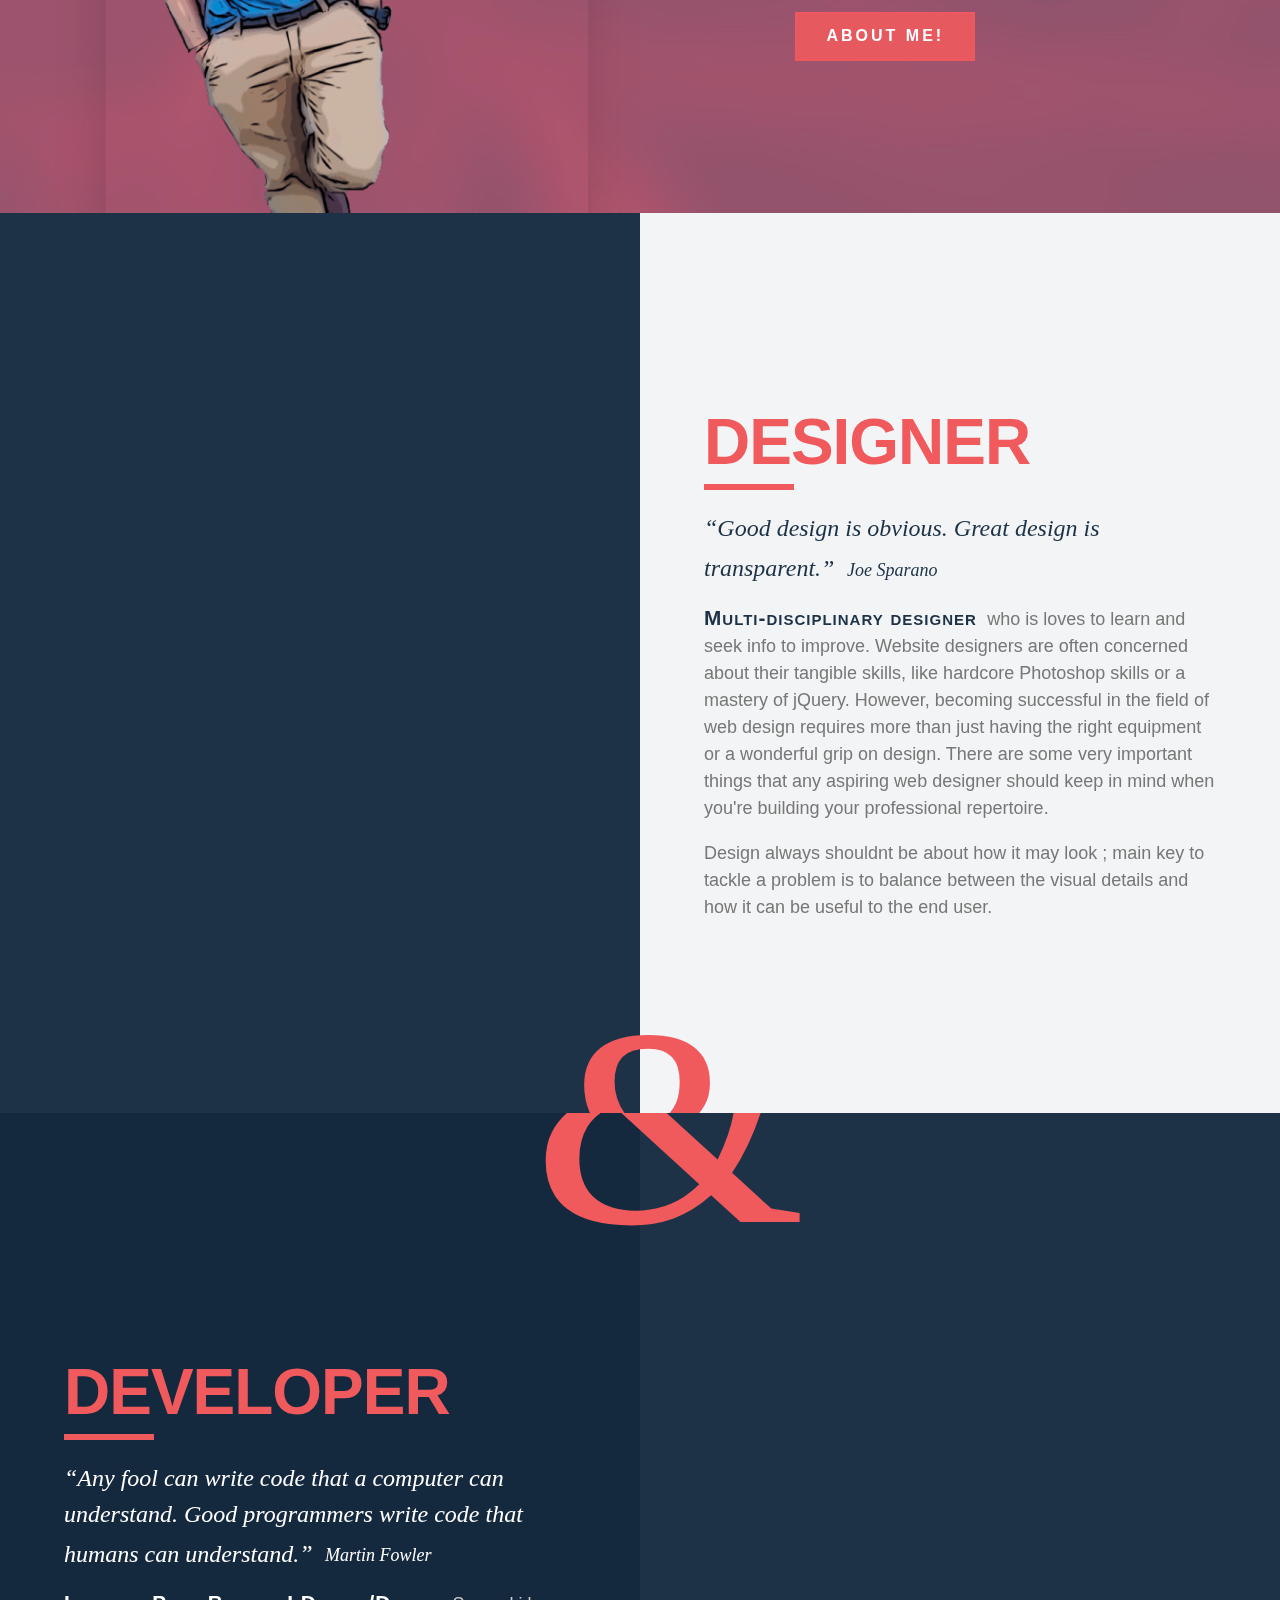
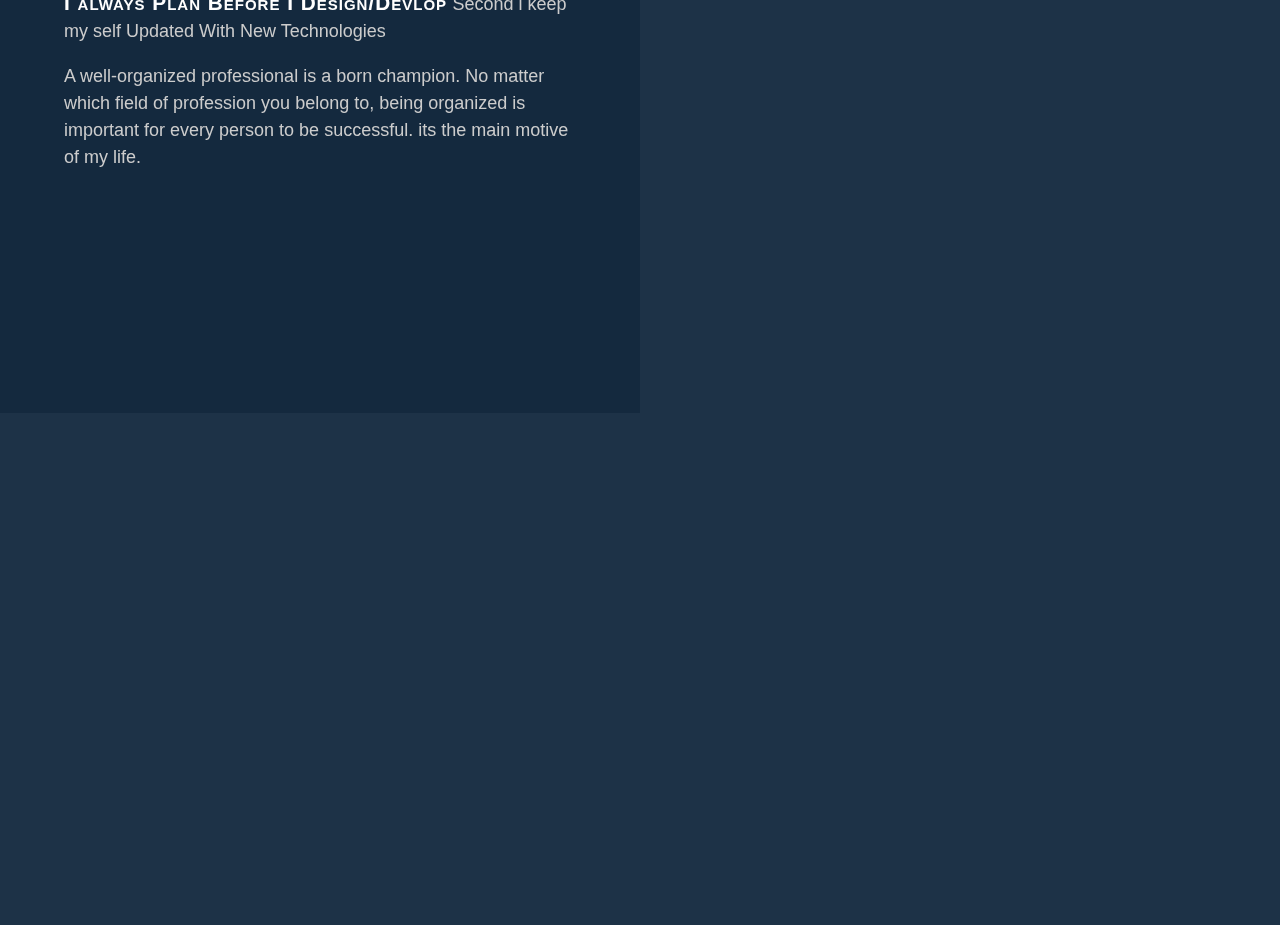
==== commit 5db4157f: "new contact page added" ====
--- a/index.html
+++ b/index.html
@@ -189,4 +189,4 @@
     });
     </script>
 
-<title>Aditya Khakhria - Designer & Developer from Gujarat</title> <meta name="Description" content="An entrepreneur. Founder of Aditya 'Sturdy Technology' , Designer &amp; developer from gujarat."> <meta name="Keywords" content="aditya khakhria, Aditya , Aditya Khakhria , web design , web development, branding, motion, aditya technologies, gujarat, gandhidham, kutch , web developers gandhidham , best web developer in gujarat , best web designer in gujarat , front-end developer , app developer in gujarat , best web developer in gandhidham"> <meta name="robots" content="INDEX, FOLLOW"> <meta name="geo.placename" content="India"> <meta name="geo.region" content="AR"> <meta charset="utf-8"> <meta name="viewport" content="width=device-width, initial-scale=1.0, minimal-ui"> <link rel="canonical" href="http://www.adityak.com/"> <meta name="theme-color" content="#2c3c4c"> <meta property="og:type" content="website"> <meta property="og:site_name" content="aditya khakhria"> <meta property="og:title" content="aditya khakhria - Designer &amp; Developer from gujarat."> <meta property="og:description" content="An entrepreneur. Founder of aditya technologies! Designer &amp; developer from gujarat."> <meta property="og:image" content="logo.png"> <meta property="og:url" content="https://www.adityak.com/"> <meta property="twitter:card" content="summary"> <meta property="twitter:site" content="@aditya technologies"> <meta property="twitter:title" content="aditya khakhria - Designer &amp; Developer from gujarat."> <meta property="twitter:description" content="An entrepreneur. Founder of aditya technologies! Designer &amp; developer from gujarat."> <meta property="twitter:image" content="/img/meta-image.jpg"> <meta property="twitter:url" content="http://www.adityak.com/"> <style>@import url(hehe.css); </style> <script src="uqr2sij.js"></script></head><body class="loading"> <main id="main"> <input class="nav__input" id="flag" type="checkbox" checked=""><label class="nav__label" for="flag"></label></div></nav> <nav class="nav--dots"> <div class="nav__list"><a class="nav__element nav__element--current" href="#landing"></a><a class="nav__element" href="#about"></a><a class="nav__element" href="#designer"></a><a class="nav__element" href="#developer"></a></div></nav> <section id="landing"> <ul class="parallax"> <li class="parallax__layer" data-depth="0.20"> <div class="parallax__content mac"></div></li><li class="parallax__layer" data-depth="0.50"> <div class="parallax__content book"> <div class="book__content"> <h4 class="book__title">To-do list</h4> <ul class="book__list"> <li class="book_element">- Design an app.</li><li class="book_element book__element--completed">- Translate content.</li></ul> </div></div></li><li class="parallax__layer" data-depth="0.25"> <div class="parallax__content cup"></div></li><li class="parallax__layer" data-depth="0.60"> <div class="parallax__content clock"> <div class="clock__content"> <div class="clock__hour"></div><div class="clock__minute"></div><div class="clock__second"></div></div></div></li><li class="parallax__layer" data-depth="0.99"> <div class="parallax__content pen"></div></li><li class="parallax__layer visible" data-depth="0.20"> <div class="invisible-square"></div></li><li class="parallax__layer" data-depth="0.55"> <div class="parallax__content plant"></div></li><li class="parallax__layer visible" data-depth="0.00"> <div class="background"></div><div class="background background--loading"></div></li><li class="parallax__layer visible" data-depth="0.20"> <div class="invisible-square invisible-square--loading"></div></li><li class="parallax__layer visible" data-depth="0.25"> <div class="top-line"></div></li><li class="parallax__layer visible" data-depth="0.28"> <div class="top-circle top-circle--loading"></div></li><li class="parallax__layer visible" data-depth="0.27"> <div class="middle-wave"></div></li><li class="parallax__layer visible parallax__layer--main" data-depth="0.15"> <div class="hero parallax__no-translate"> <h1 class="hero__title">ak.</h1> <h3 class="hero__subtitle" id="typer" data-typer-targets="Entrepreneur. Web/ui Designer &amp; Developer ,Crafting wonderful things in this world!"></h3> <div class="modal"> <div class="modal__action"> <a href="mailto:adkhakhs0412@gmail.com"><button class="btn" data-type="modal-trigger" tabindex="2">Hire me!</button></a> <span class="modal__bg"></span> <span class="or">or</span> <a class="underline underline--active" href="projects2/index.html" title="My projects" tabindex="3">My Projects</a></div><!-- <div class="modal__container"> <div class="modal__content"> <form class="nl-form" id="nl-form" action="" method="post"> <span>Hey Aditya! My name is </span> <div class="keep-together" ><input id="formFullName" type="email" name="name" value="" placeholder="John Doe"><span>,</span></div><br><span>I'm in need of </span> <div class="keep-together" > <select name="project" id="Website"> <option value="a-website" selected="">a website</option> <option value="brand-design">brand design</option> <option value="app-development">app development </option> <option value="motion-design">motion design</option> <option value="graphic-design">graphic design</option> <option value="something-else">something else</option> </select> <span>.</span> </div><br><span>I've got a rough budget of </span> <div class="keep-together"> <select name="budget" id="Rate"> <option value="10000" selected="">< 10000 INR</option> <option value="10000-35000">10000 - 35000 INR</option> <option value="35000-70000">35000 - 70000 INR</option> <option value="70000"> >70000 INR</option> </select> <span></span> </div><br><span>Please reach out at </span> <div class="keep-together"><input id="formEmail" type="email" name="email" value="email" placeholder="email@domain.com"><span>.</span></div><div class="submit-wrapper"> <div class="progress-button" id="progress-button"> <button id="SendBtn"><span>Send</span></button> <a id="SendLink"></a> <svg width="70" height="70" class="progress-circle"> <path d="m35,2.5c17.955803,0 32.5,14.544199 32.5,32.5c0,17.955803 -14.544197,32.5 -32.5,32.5c-17.955803,0 -32.5,-14.544197 -32.5,-32.5c0,-17.955801 14.544197,-32.5 32.5,-32.5z"></path> </svg> <svg width="70" height="70" class="checkmark"> <path d="m31.5,46.5l15.3,-23.2"></path> <path d="m31.5,46.5l-8.5,-7.1"></path> </svg> <svg width="70" height="70" class="cross"> <path d="m35,35l-9.3,-9.3"></path> <path d="m35,35l9.3,9.3"></path> <path d="m35,35l-9.3,9.3"></path> <path d="m35,35l9.3,-9.3"></path> </svg> </div><p class="formMessage error" id="errorValues">There's been an error. Did you fill all the fields?</p><p class="formMessage error" id="errorServer">There's been an error. Please try again later.</p><p class="formMessage success" id="success">Perfect! I'll be in touch soon.</p></div><div class="nl-overlay"></div></form> <div id="sherlockHolmes"> <div class="quote"><q>The world is full of obvious things which nobody by any chance ever observes.</q>— said Sherlock Holmes once. </div><span id="counter">4</span> times you have visited this section yet you haven't contacted me. If you need any help, please feel free to <a class="underline" href="mailto:adkhakhs0412@gmail.com">email me.</a>or contact me :- 9825218278 </div></div></div>--><!-- <a class="modal__close" href="#"> <svg version="1.1" xmlns="http://www.w3.org/2000/svg" xmlns:xlink="http://www.w3.org/1999/xlink" x="0px" y="0px" width="44px" height="44px" viewbox="7 -7 44 44" enable-background="new 7 -7 44 44" xml:space="preserve"> <g> <line x1="19" y1="5" x2="39" y2="25"></line> <line x1="39" y1="5" x2="19" y2="25"></line> </g> </svg> </a> --> </div></div></li></ul> <div class="scroll-icon"> <svg xmlns="http://www.w3.org/2000/svg" xmlns:xlink="http://www.w3.org/1999/xlink" version="1.1" viewbox="0 0 64 64" xml:space="preserve"> <g class="scroll-icon__mouse"> <path fill="#fff" d="M32,16c-4.971,0-9,4.029-9,9v14c0,4.971,4.029,9,9,9c4.971,0,9-4.029,9-9V25C41,20.029,36.971,16,32,16z M39,39 c0,3.866-3.134,7-7,7s-7-3.134-7-7V25c0-3.866,3.134-7,7-7s7,3.134,7,7V39z M32,21c-0.552,0-1,0.448-1,1v5c0,0.553,0.448,1,1,1 c0.553,0,1-0.447,1-1v-5C33,21.448,32.553,21,32,21z"></path> </g> </svg> </div></section> <section id="about" data-midnight="nav--black"> <div class="about__background"></div><div class="about"> <div class="about__profile parallax"> <div class="parallax__layer" data-depth="0.30"> <figure class="profile__picture parallax__no-translate"><img src="adi2.png"></figure> </div><div class="parallax__layer" data-depth="0.50"> <h1 class="profile__name"><span class="profile__firstname">Aditya</span><br><span class="profile__surname">Khakhria</span></h1> </div><div class="parallax__layer" data-depth="0.65"> <div class="profile__role"> <!-- <h5>OWNER OF ADITYA TECHNOLOGIES</h5> --> </div></div></div><div class="about__biography"> <h3 class="biography__title">WHO THE HELL?</h3> <p class="biography__intro"> A 21 years old Information Systems Engineer Student based in Gujarat,Gandhidham.</p><div class="biography__body"> <span class="biography__line"></span> <div class="biography__text"> <p><span class="smallcaps">I</span>have always wanted to be and been web/ui designer; From the day i crafted my first website at the age of 15 and was always glad blissfully to create something that people can interact with.</p><p>I went on to study an Information Engineer career . Mainly I am a digital art director Born in Rajkot<p>Living in Gandhidham , Raised by the 80's</p>3 Years of experience and<b>&nbsp;NOW AVAILABLE FOR YOU</b></p><p> I'm incredibly passionate about what I do . I love to push myself to edge . I think we actually grow as professional when we are outside our comfort zone.</b></p><a href="resume.html"><button class="btn" tabindex="4">About me!</button></a> </div></div></div></div></section> <section id="designer" data-midnight="nav--black"> <div class="split split--designer"> <div class="container container--small container--center"> <header> <h1 class="split__title">Designer</h1> </header> <blockquote> <q>Good design is obvious. Great design is transparent.</q> <footer><cite>Joe Sparano</cite></footer> </blockquote> <p><span class="smallcaps">Multi-disciplinary designer</span> who is loves to learn and seek info to improve. Website designers are often concerned about their tangible skills, like hardcore Photoshop skills or a mastery of jQuery. However, becoming successful in the field of web design requires more than just having the right equipment or a wonderful grip on design. There are some very important things that any aspiring web designer should keep in mind when you're building your professional repertoire.</p><p>Design always shouldnt be about how it may look ; main key to tackle a problem is to balance between the visual details and how it can be useful to the end user.</p></div><span class="split__ampersand">&</span> </div></section> <section id="developer" data-midnight="nav--black"> <div class="split split--developer"> <div class="container container--small container--center"> <header> <h1 class="split__title">Developer</h1> </header> <blockquote> <q>Any fool can write code that a computer can understand. Good programmers write code that humans can understand.</q> <footer><cite>Martin Fowler</cite></footer> </blockquote> <p><span class="smallcaps">I always Plan Before I Design/Devlop</span>Second i keep my self Updated With New Technologies</p><p>A well-organized professional is a born champion. No matter which field of profession you belong to, being organized is important for every person to be successful. its the main motive of my life.</p></div><span class="split__ampersand">&</span> </div></section> </main> <footer id="footer"> <div class="footer__background" id="footerBackground"></div><div class="footer"> <h2 class="footer__title"> Say <span class="merriweather">hi! </span></h2> <h3 class="footer__subtitle">Don't be shy.</h3> <p class="footer__description"> You can use<a class="underline" tabindex="-1" href="#0" data-type="modal-trigger-alt">contact form </a>on the top, or<a class="underline" tabindex="-1" href="mailto:adkhakhs0412@gmail.com">mail me </a>directly if that's how you<span class="roll" id="roll"> roll. </span>feel free to<a class="underline" tabindex="-1" href="resume.html">check out my resume </a>to know more about my employment and education history or even<a class="underline" tabindex="-1" href="projects2/index.html" target="_BLANK">Check my work</a></p></div><div class="footer__copyright"> <div class="footer__row"> <div class="footer__column footer__column--left"> <p> Crafted with love by<span class="heart-icon"><?xml version="1.0" encoding="UTF-8"?> <div class="footer__column"><a class="underline underline--fix" tabindex="-1" href="mailto:adkhakhs0412@gmail.com">Adityakhakhria</a></div></div></div></footer> <script src="script.js"></script><!-- <script type="text/javascript">$(document).ready(function(){$('#SendBtn').click(function(){// alert("heres"); var name=$('#formFullName').val(); var website=$('#Website :selected').text(); var rate=$('#Rate :selected').text(); var email=$('#formEmail').val(); var action='mailto:adkhakhs0412@gmail.com?subject=Hi Adi here are my requirements&body='+website+'%0D%0A'+name+'%0D%0A'+rate+'%0D%0A'+email; $('#SendLink').attr('href',action); window.location=$('#SendLink').attr('href');});});</script> --></body></html>+<title>Aditya Khakhria - Designer & Developer from Gujarat</title> <meta name="Description" content="An entrepreneur. Founder of Aditya 'Sturdy Technology' , Designer &amp; developer from gujarat."> <meta name="Keywords" content="aditya khakhria, Aditya , Aditya Khakhria , web design , web development, branding, motion, aditya technologies, gujarat, gandhidham, kutch , web developers gandhidham , best web developer in gujarat , best web designer in gujarat , front-end developer , app developer in gujarat , best web developer in gandhidham"> <meta name="robots" content="INDEX, FOLLOW"> <meta name="geo.placename" content="India"> <meta name="geo.region" content="AR"> <meta charset="utf-8"> <meta name="viewport" content="width=device-width, initial-scale=1.0, minimal-ui"> <link rel="canonical" href="http://www.adityak.com/"> <meta name="theme-color" content="#2c3c4c"> <meta property="og:type" content="website"> <meta property="og:site_name" content="aditya khakhria"> <meta property="og:title" content="aditya khakhria - Designer &amp; Developer from gujarat."> <meta property="og:description" content="An entrepreneur. Founder of aditya technologies! Designer &amp; developer from gujarat."> <meta property="og:image" content="logo.png"> <meta property="og:url" content="https://www.adityak.com/"> <meta property="twitter:card" content="summary"> <meta property="twitter:site" content="@aditya technologies"> <meta property="twitter:title" content="aditya khakhria - Designer &amp; Developer from gujarat."> <meta property="twitter:description" content="An entrepreneur. Founder of aditya technologies! Designer &amp; developer from gujarat."> <meta property="twitter:image" content="/img/meta-image.jpg"> <meta property="twitter:url" content="http://www.adityak.com/"> <style>@import url(hehe.css); </style> <script src="uqr2sij.js"></script></head><body class="loading"> <main id="main"> <input class="nav__input" id="flag" type="checkbox" checked=""><label class="nav__label" for="flag"></label></div></nav> <nav class="nav--dots"> <div class="nav__list"><a class="nav__element nav__element--current" href="#landing"></a><a class="nav__element" href="#about"></a><a class="nav__element" href="#designer"></a><a class="nav__element" href="#developer"></a></div></nav> <section id="landing"> <ul class="parallax"> <li class="parallax__layer" data-depth="0.20"> <div class="parallax__content mac"></div></li><li class="parallax__layer" data-depth="0.50"> <div class="parallax__content book"> <div class="book__content"> <h4 class="book__title">To-do list</h4> <ul class="book__list"> <li class="book_element">- Design an app.</li><li class="book_element book__element--completed">- Translate content.</li></ul> </div></div></li><li class="parallax__layer" data-depth="0.25"> <div class="parallax__content cup"></div></li><li class="parallax__layer" data-depth="0.60"> <div class="parallax__content clock"> <div class="clock__content"> <div class="clock__hour"></div><div class="clock__minute"></div><div class="clock__second"></div></div></div></li><li class="parallax__layer" data-depth="0.99"> <div class="parallax__content pen"></div></li><li class="parallax__layer visible" data-depth="0.20"> <div class="invisible-square"></div></li><li class="parallax__layer" data-depth="0.55"> <div class="parallax__content plant"></div></li><li class="parallax__layer visible" data-depth="0.00"> <div class="background"></div><div class="background background--loading"></div></li><li class="parallax__layer visible" data-depth="0.20"> <div class="invisible-square invisible-square--loading"></div></li><li class="parallax__layer visible" data-depth="0.25"> <div class="top-line"></div></li><li class="parallax__layer visible" data-depth="0.28"> <div class="top-circle top-circle--loading"></div></li><li class="parallax__layer visible" data-depth="0.27"> <div class="middle-wave"></div></li><li class="parallax__layer visible parallax__layer--main" data-depth="0.15"> <div class="hero parallax__no-translate"> <h1 class="hero__title">ak.</h1> <h3 class="hero__subtitle" id="typer" data-typer-targets="Entrepreneur. Web/ui Designer &amp; Developer ,Crafting wonderful things in this world!"></h3> <div class="modal"> <div class="modal__action"> <a href="contact/index.html"><button class="btn" data-type="modal-trigger" tabindex="2">Hire me!</button></a> <span class="modal__bg"></span> <span class="or">or</span> <a class="underline underline--active" href="projects2/index.html" title="My projects" tabindex="3">My Projects</a></div><!-- <div class="modal__container"> <div class="modal__content"> <form class="nl-form" id="nl-form" action="" method="post"> <span>Hey Aditya! My name is </span> <div class="keep-together" ><input id="formFullName" type="email" name="name" value="" placeholder="John Doe"><span>,</span></div><br><span>I'm in need of </span> <div class="keep-together" > <select name="project" id="Website"> <option value="a-website" selected="">a website</option> <option value="brand-design">brand design</option> <option value="app-development">app development </option> <option value="motion-design">motion design</option> <option value="graphic-design">graphic design</option> <option value="something-else">something else</option> </select> <span>.</span> </div><br><span>I've got a rough budget of </span> <div class="keep-together"> <select name="budget" id="Rate"> <option value="10000" selected="">< 10000 INR</option> <option value="10000-35000">10000 - 35000 INR</option> <option value="35000-70000">35000 - 70000 INR</option> <option value="70000"> >70000 INR</option> </select> <span></span> </div><br><span>Please reach out at </span> <div class="keep-together"><input id="formEmail" type="email" name="email" value="email" placeholder="email@domain.com"><span>.</span></div><div class="submit-wrapper"> <div class="progress-button" id="progress-button"> <button id="SendBtn"><span>Send</span></button> <a id="SendLink"></a> <svg width="70" height="70" class="progress-circle"> <path d="m35,2.5c17.955803,0 32.5,14.544199 32.5,32.5c0,17.955803 -14.544197,32.5 -32.5,32.5c-17.955803,0 -32.5,-14.544197 -32.5,-32.5c0,-17.955801 14.544197,-32.5 32.5,-32.5z"></path> </svg> <svg width="70" height="70" class="checkmark"> <path d="m31.5,46.5l15.3,-23.2"></path> <path d="m31.5,46.5l-8.5,-7.1"></path> </svg> <svg width="70" height="70" class="cross"> <path d="m35,35l-9.3,-9.3"></path> <path d="m35,35l9.3,9.3"></path> <path d="m35,35l-9.3,9.3"></path> <path d="m35,35l9.3,-9.3"></path> </svg> </div><p class="formMessage error" id="errorValues">There's been an error. Did you fill all the fields?</p><p class="formMessage error" id="errorServer">There's been an error. Please try again later.</p><p class="formMessage success" id="success">Perfect! I'll be in touch soon.</p></div><div class="nl-overlay"></div></form> <div id="sherlockHolmes"> <div class="quote"><q>The world is full of obvious things which nobody by any chance ever observes.</q>— said Sherlock Holmes once. </div><span id="counter">4</span> times you have visited this section yet you haven't contacted me. If you need any help, please feel free to <a class="underline" href="mailto:adkhakhs0412@gmail.com">email me.</a>or contact me :- 9825218278 </div></div></div>--><!-- <a class="modal__close" href="#"> <svg version="1.1" xmlns="http://www.w3.org/2000/svg" xmlns:xlink="http://www.w3.org/1999/xlink" x="0px" y="0px" width="44px" height="44px" viewbox="7 -7 44 44" enable-background="new 7 -7 44 44" xml:space="preserve"> <g> <line x1="19" y1="5" x2="39" y2="25"></line> <line x1="39" y1="5" x2="19" y2="25"></line> </g> </svg> </a> --> </div></div></li></ul> <div class="scroll-icon"> <svg xmlns="http://www.w3.org/2000/svg" xmlns:xlink="http://www.w3.org/1999/xlink" version="1.1" viewbox="0 0 64 64" xml:space="preserve"> <g class="scroll-icon__mouse"> <path fill="#fff" d="M32,16c-4.971,0-9,4.029-9,9v14c0,4.971,4.029,9,9,9c4.971,0,9-4.029,9-9V25C41,20.029,36.971,16,32,16z M39,39 c0,3.866-3.134,7-7,7s-7-3.134-7-7V25c0-3.866,3.134-7,7-7s7,3.134,7,7V39z M32,21c-0.552,0-1,0.448-1,1v5c0,0.553,0.448,1,1,1 c0.553,0,1-0.447,1-1v-5C33,21.448,32.553,21,32,21z"></path> </g> </svg> </div></section> <section id="about" data-midnight="nav--black"> <div class="about__background"></div><div class="about"> <div class="about__profile parallax"> <div class="parallax__layer" data-depth="0.30"> <figure class="profile__picture parallax__no-translate"><img src="adi2.png"></figure> </div><div class="parallax__layer" data-depth="0.50"> <h1 class="profile__name"><span class="profile__firstname">Aditya</span><br><span class="profile__surname">Khakhria</span></h1> </div><div class="parallax__layer" data-depth="0.65"> <div class="profile__role"> <!-- <h5>OWNER OF ADITYA TECHNOLOGIES</h5> --> </div></div></div><div class="about__biography"> <h3 class="biography__title">WHO THE HELL?</h3> <p class="biography__intro"> A 21 years old Information Systems Engineer Student based in Gujarat,Gandhidham.</p><div class="biography__body"> <span class="biography__line"></span> <div class="biography__text"> <p><span class="smallcaps">I</span>have always wanted to be and been web/ui designer; From the day i crafted my first website at the age of 15 and was always glad blissfully to create something that people can interact with.</p><p>I went on to study an Information Engineer career . Mainly I am a digital art director Born in Rajkot<p>Living in Gandhidham , Raised by the 80's</p>3 Years of experience and<b>&nbsp;NOW AVAILABLE FOR YOU</b></p><p> I'm incredibly passionate about what I do . I love to push myself to edge . I think we actually grow as professional when we are outside our comfort zone.</b></p><a href="resume.html"><button class="btn" tabindex="4">About me!</button></a> </div></div></div></div></section> <section id="designer" data-midnight="nav--black"> <div class="split split--designer"> <div class="container container--small container--center"> <header> <h1 class="split__title">Designer</h1> </header> <blockquote> <q>Good design is obvious. Great design is transparent.</q> <footer><cite>Joe Sparano</cite></footer> </blockquote> <p><span class="smallcaps">Multi-disciplinary designer</span> who is loves to learn and seek info to improve. Website designers are often concerned about their tangible skills, like hardcore Photoshop skills or a mastery of jQuery. However, becoming successful in the field of web design requires more than just having the right equipment or a wonderful grip on design. There are some very important things that any aspiring web designer should keep in mind when you're building your professional repertoire.</p><p>Design always shouldnt be about how it may look ; main key to tackle a problem is to balance between the visual details and how it can be useful to the end user.</p></div><span class="split__ampersand">&</span> </div></section> <section id="developer" data-midnight="nav--black"> <div class="split split--developer"> <div class="container container--small container--center"> <header> <h1 class="split__title">Developer</h1> </header> <blockquote> <q>Any fool can write code that a computer can understand. Good programmers write code that humans can understand.</q> <footer><cite>Martin Fowler</cite></footer> </blockquote> <p><span class="smallcaps">I always Plan Before I Design/Devlop</span>Second i keep my self Updated With New Technologies</p><p>A well-organized professional is a born champion. No matter which field of profession you belong to, being organized is important for every person to be successful. its the main motive of my life.</p></div><span class="split__ampersand">&</span> </div></section> </main> <footer id="footer"> <div class="footer__background" id="footerBackground"></div><div class="footer"> <h2 class="footer__title"> Say <span class="merriweather">hi! </span></h2> <h3 class="footer__subtitle">Don't be shy.</h3> <p class="footer__description"> You can use<a class="underline" tabindex="-1" href="#0" data-type="modal-trigger-alt">contact form </a>on the top, or<a class="underline" tabindex="-1" href="mailto:adkhakhs0412@gmail.com">mail me </a>directly if that's how you<span class="roll" id="roll"> roll. </span>feel free to<a class="underline" tabindex="-1" href="resume.html">check out my resume </a>to know more about my employment and education history or even<a class="underline" tabindex="-1" href="projects2/index.html" target="_BLANK">Check my work</a></p></div><div class="footer__copyright"> <div class="footer__row"> <div class="footer__column footer__column--left"> <p> Crafted with love by<span class="heart-icon"><?xml version="1.0" encoding="UTF-8"?> <div class="footer__column"><a class="underline underline--fix" tabindex="-1" href="mailto:adkhakhs0412@gmail.com">Adityakhakhria</a></div></div></div></footer> <script src="script.js"></script><!-- <script type="text/javascript">$(document).ready(function(){$('#SendBtn').click(function(){// alert("heres"); var name=$('#formFullName').val(); var website=$('#Website :selected').text(); var rate=$('#Rate :selected').text(); var email=$('#formEmail').val(); var action='mailto:adkhakhs0412@gmail.com?subject=Hi Adi here are my requirements&body='+website+'%0D%0A'+name+'%0D%0A'+rate+'%0D%0A'+email; $('#SendLink').attr('href',action); window.location=$('#SendLink').attr('href');});});</script> --></body></html>